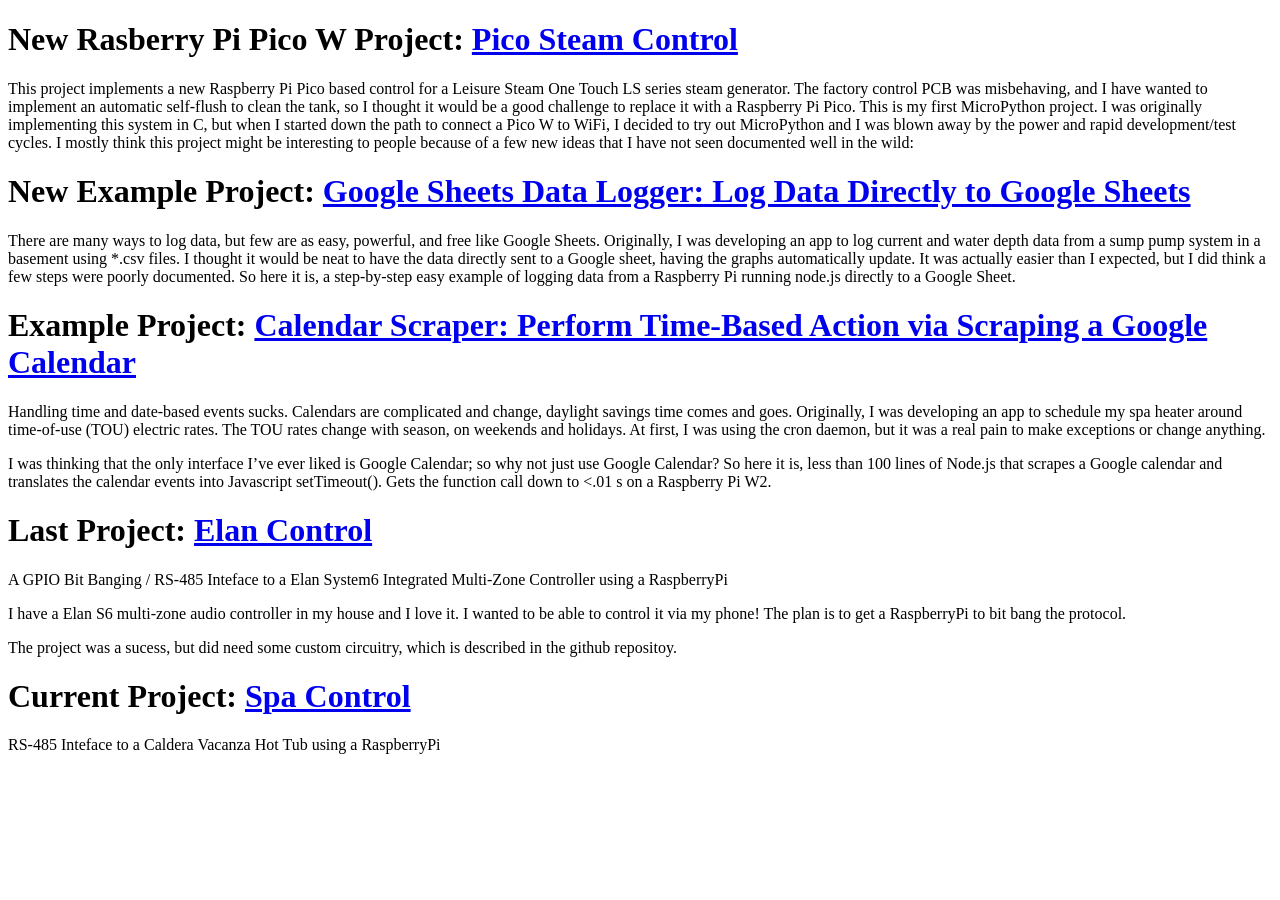
==== index.html @ c8e6f8c9 "Update index.html" ====
<!DOCTYPE html>
<html>
  <head>
    <title>Start of Reverse Engineering Elan System6 Protocol Documentation</title>
  </head>
<body>

 <h1>New Rasberry Pi Pico W Project: <a href="https://github.com/jeremyrode/PicoSteamControl"> Pico Steam Control </a></h1>
   This project implements a new Raspberry Pi Pico based control for a Leisure Steam One Touch LS series steam generator.
The factory control PCB was misbehaving, and I have wanted to implement an automatic self-flush to clean the tank, 
   so I thought it would be a good challenge to replace it with a Raspberry Pi Pico.
This is my first MicroPython project. I was originally implementing this system in C, but when I started down the path to 
   connect a Pico W to WiFi, I decided to try out MicroPython and I was blown away by the power and rapid development/test cycles.
I mostly think this project might be interesting to people because of a few new ideas that I have not seen documented well in the wild:</p>

  
 <h1>New Example Project: <a href="https://github.com/jeremyrode/GoogleSheetsDataLogger"> Google Sheets Data Logger: Log Data Directly to Google Sheets </a></h1>
  <p>There are many ways to log data, but few are as easy, powerful, and free like Google Sheets. Originally, I was developing an app to log current and water depth data from a sump pump system in a basement using *.csv files.
    I thought it would be neat to have the data directly sent to a Google sheet, having the graphs automatically update. It was actually easier than I expected, but I did think a few steps were poorly documented.
  So here it is, a step-by-step easy example of logging data from a Raspberry Pi running node.js directly to a Google Sheet.</p>


  
 <h1> Example Project: <a href="https://github.com/jeremyrode/CalendarScraper"> Calendar Scraper: Perform Time-Based Action via Scraping a Google Calendar </a></h1>
  <p> Handling time and date-based events sucks.  Calendars are complicated and change, daylight savings time comes and goes.  Originally, I was developing an app to schedule my spa heater around time-of-use (TOU) electric rates.  The TOU rates change with season, on weekends and holidays.  At first, I was using the cron daemon, but it was a real pain to make exceptions or change anything.</p>
  <p> I was thinking that the only interface I’ve ever liked is Google Calendar; so why not just use Google Calendar?  So here it is, less than 100 lines of Node.js that scrapes a Google calendar and translates the calendar events into Javascript setTimeout().  Gets the function call down to <.01 s on a Raspberry Pi W2.</p>

<h1>Last Project: <a href="https://github.com/jeremyrode/elancontrol">
  Elan Control</a>
  </h1>
  <p>A GPIO Bit Banging / RS-485 Inteface to a Elan System6 Integrated Multi-Zone Controller using a RaspberryPi</p>
  <p>I have a Elan S6 multi-zone audio controller in my house and I love it.
    I wanted to be able to control it via my phone!  The plan is to get a RaspberryPi to bit bang the protocol.</p>
  <p>The project was a sucess, but did need some custom circuitry, which is described in the github repositoy.</p>
  <h1>Current Project: <a href="https://github.com/jeremyrode/spacontrol">
    Spa Control</a>
    </h1>
    <p>RS-485 Inteface to a Caldera Vacanza Hot Tub using a RaspberryPi</p>
</body>
</html>
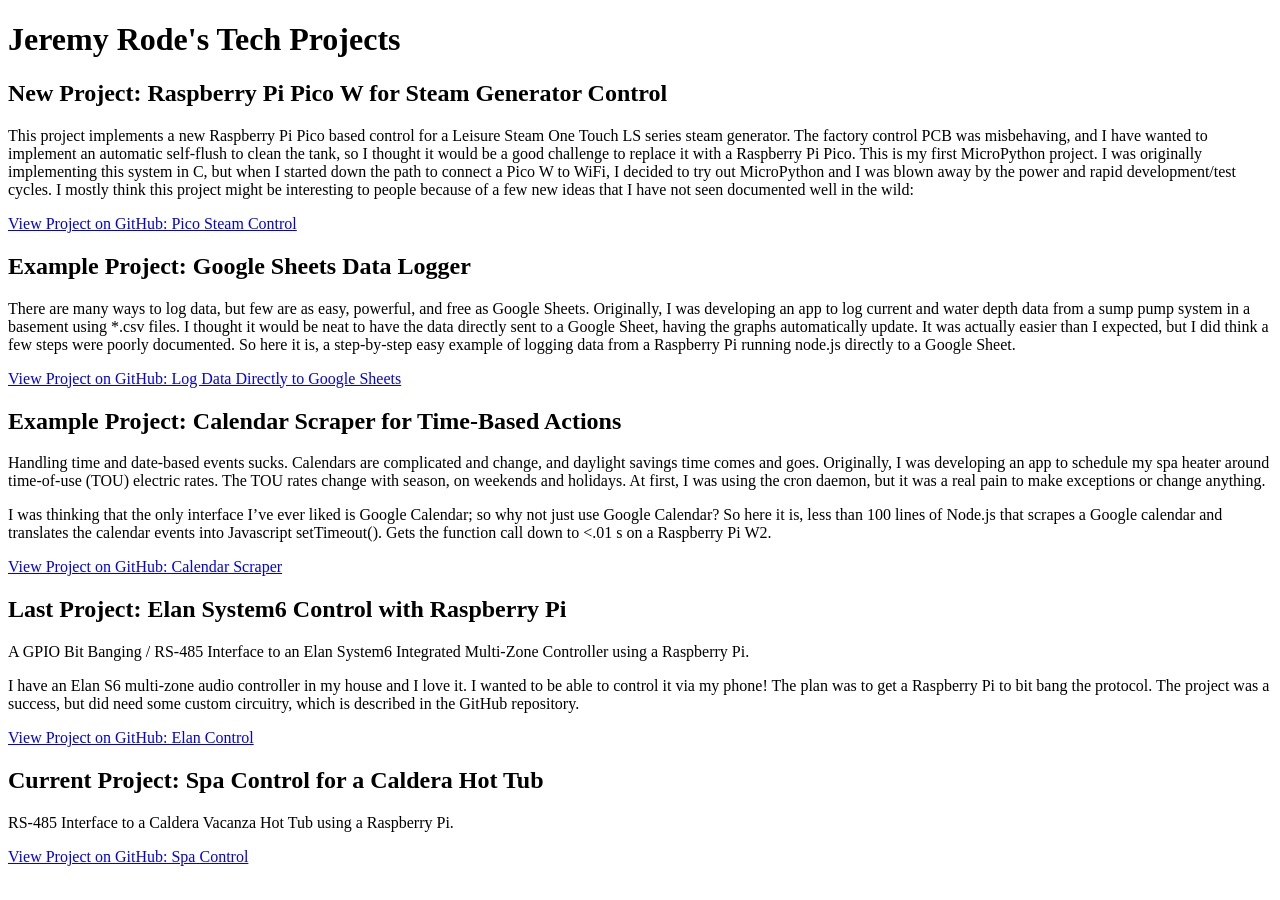
==== commit c6e0b23e: "Update index.html" ====
--- a/index.html
+++ b/index.html
@@ -1,40 +1,48 @@
 <!DOCTYPE html>
-<html>
-  <head>
-    <title>Start of Reverse Engineering Elan System6 Protocol Documentation</title>
-  </head>
+<html lang="en">
+<head>
+    <meta charset="UTF-8">
+    <meta name="viewport" content="width=device-width, initial-scale=1.0">
+    <title>Jeremy Rode's Tech Projects: Raspberry Pi, Node.js, and Home Automation</title>
+    <meta name="description" content="Explore a collection of open-source projects by Jeremy Rode, including home automation with a Raspberry Pi Pico, a Google Sheets data logger, a Google Calendar scraper, and custom hot tub and audio system controls.">
+</head>
 <body>
 
- <h1>New Rasberry Pi Pico W Project: <a href="https://github.com/jeremyrode/PicoSteamControl"> Pico Steam Control </a></h1>
-   This project implements a new Raspberry Pi Pico based control for a Leisure Steam One Touch LS series steam generator.
-The factory control PCB was misbehaving, and I have wanted to implement an automatic self-flush to clean the tank, 
-   so I thought it would be a good challenge to replace it with a Raspberry Pi Pico.
-This is my first MicroPython project. I was originally implementing this system in C, but when I started down the path to 
-   connect a Pico W to WiFi, I decided to try out MicroPython and I was blown away by the power and rapid development/test cycles.
-I mostly think this project might be interesting to people because of a few new ideas that I have not seen documented well in the wild:</p>
+    <main>
+        <h1>Jeremy Rode's Tech Projects</h1>
 
-  
- <h1>New Example Project: <a href="https://github.com/jeremyrode/GoogleSheetsDataLogger"> Google Sheets Data Logger: Log Data Directly to Google Sheets </a></h1>
-  <p>There are many ways to log data, but few are as easy, powerful, and free like Google Sheets. Originally, I was developing an app to log current and water depth data from a sump pump system in a basement using *.csv files.
-    I thought it would be neat to have the data directly sent to a Google sheet, having the graphs automatically update. It was actually easier than I expected, but I did think a few steps were poorly documented.
-  So here it is, a step-by-step easy example of logging data from a Raspberry Pi running node.js directly to a Google Sheet.</p>
+        <section>
+            <h2>New Project: Raspberry Pi Pico W for Steam Generator Control</h2>
+            <p>This project implements a new Raspberry Pi Pico based control for a Leisure Steam One Touch LS series steam generator. The factory control PCB was misbehaving, and I have wanted to implement an automatic self-flush to clean the tank, so I thought it would be a good challenge to replace it with a Raspberry Pi Pico. This is my first MicroPython project. I was originally implementing this system in C, but when I started down the path to connect a Pico W to WiFi, I decided to try out MicroPython and I was blown away by the power and rapid development/test cycles. I mostly think this project might be interesting to people because of a few new ideas that I have not seen documented well in the wild:</p>
+            <p><a href="https://github.com/jeremyrode/PicoSteamControl">View Project on GitHub: Pico Steam Control</a></p>
+        </section>
 
+        <section>
+            <h2>Example Project: Google Sheets Data Logger</h2>
+            <p>There are many ways to log data, but few are as easy, powerful, and free as Google Sheets. Originally, I was developing an app to log current and water depth data from a sump pump system in a basement using *.csv files. I thought it would be neat to have the data directly sent to a Google Sheet, having the graphs automatically update. It was actually easier than I expected, but I did think a few steps were poorly documented. So here it is, a step-by-step easy example of logging data from a Raspberry Pi running node.js directly to a Google Sheet.</p>
+            <p><a href="https://github.com/jeremyrode/GoogleSheetsDataLogger">View Project on GitHub: Log Data Directly to Google Sheets</a></p>
+        </section>
 
-  
- <h1> Example Project: <a href="https://github.com/jeremyrode/CalendarScraper"> Calendar Scraper: Perform Time-Based Action via Scraping a Google Calendar </a></h1>
-  <p> Handling time and date-based events sucks.  Calendars are complicated and change, daylight savings time comes and goes.  Originally, I was developing an app to schedule my spa heater around time-of-use (TOU) electric rates.  The TOU rates change with season, on weekends and holidays.  At first, I was using the cron daemon, but it was a real pain to make exceptions or change anything.</p>
-  <p> I was thinking that the only interface I’ve ever liked is Google Calendar; so why not just use Google Calendar?  So here it is, less than 100 lines of Node.js that scrapes a Google calendar and translates the calendar events into Javascript setTimeout().  Gets the function call down to <.01 s on a Raspberry Pi W2.</p>
+        <section>
+            <h2>Example Project: Calendar Scraper for Time-Based Actions</h2>
+            <p>Handling time and date-based events sucks. Calendars are complicated and change, and daylight savings time comes and goes. Originally, I was developing an app to schedule my spa heater around time-of-use (TOU) electric rates. The TOU rates change with season, on weekends and holidays. At first, I was using the cron daemon, but it was a real pain to make exceptions or change anything.</p>
+            <p>I was thinking that the only interface I’ve ever liked is Google Calendar; so why not just use Google Calendar? So here it is, less than 100 lines of Node.js that scrapes a Google calendar and translates the calendar events into Javascript setTimeout(). Gets the function call down to <.01 s on a Raspberry Pi W2.</p>
+            <p><a href="https://github.com/jeremyrode/CalendarScraper">View Project on GitHub: Calendar Scraper</a></p>
+        </section>
 
-<h1>Last Project: <a href="https://github.com/jeremyrode/elancontrol">
-  Elan Control</a>
-  </h1>
-  <p>A GPIO Bit Banging / RS-485 Inteface to a Elan System6 Integrated Multi-Zone Controller using a RaspberryPi</p>
-  <p>I have a Elan S6 multi-zone audio controller in my house and I love it.
-    I wanted to be able to control it via my phone!  The plan is to get a RaspberryPi to bit bang the protocol.</p>
-  <p>The project was a sucess, but did need some custom circuitry, which is described in the github repositoy.</p>
-  <h1>Current Project: <a href="https://github.com/jeremyrode/spacontrol">
-    Spa Control</a>
-    </h1>
-    <p>RS-485 Inteface to a Caldera Vacanza Hot Tub using a RaspberryPi</p>
+        <section>
+            <h2>Last Project: Elan System6 Control with Raspberry Pi</h2>
+            <p>A GPIO Bit Banging / RS-485 Interface to an Elan System6 Integrated Multi-Zone Controller using a Raspberry Pi.</p>
+            <p>I have an Elan S6 multi-zone audio controller in my house and I love it. I wanted to be able to control it via my phone! The plan was to get a Raspberry Pi to bit bang the protocol. The project was a success, but did need some custom circuitry, which is described in the GitHub repository.</p>
+            <p><a href="https://github.com/jeremyrode/elancontrol">View Project on GitHub: Elan Control</a></p>
+        </section>
+
+        <section>
+            <h2>Current Project: Spa Control for a Caldera Hot Tub</h2>
+            <p>RS-485 Interface to a Caldera Vacanza Hot Tub using a Raspberry Pi.</p>
+            <p><a href="https://github.com/jeremyrode/spacontrol">View Project on GitHub: Spa Control</a></p>
+        </section>
+    </main>
+
 </body>
 </html>
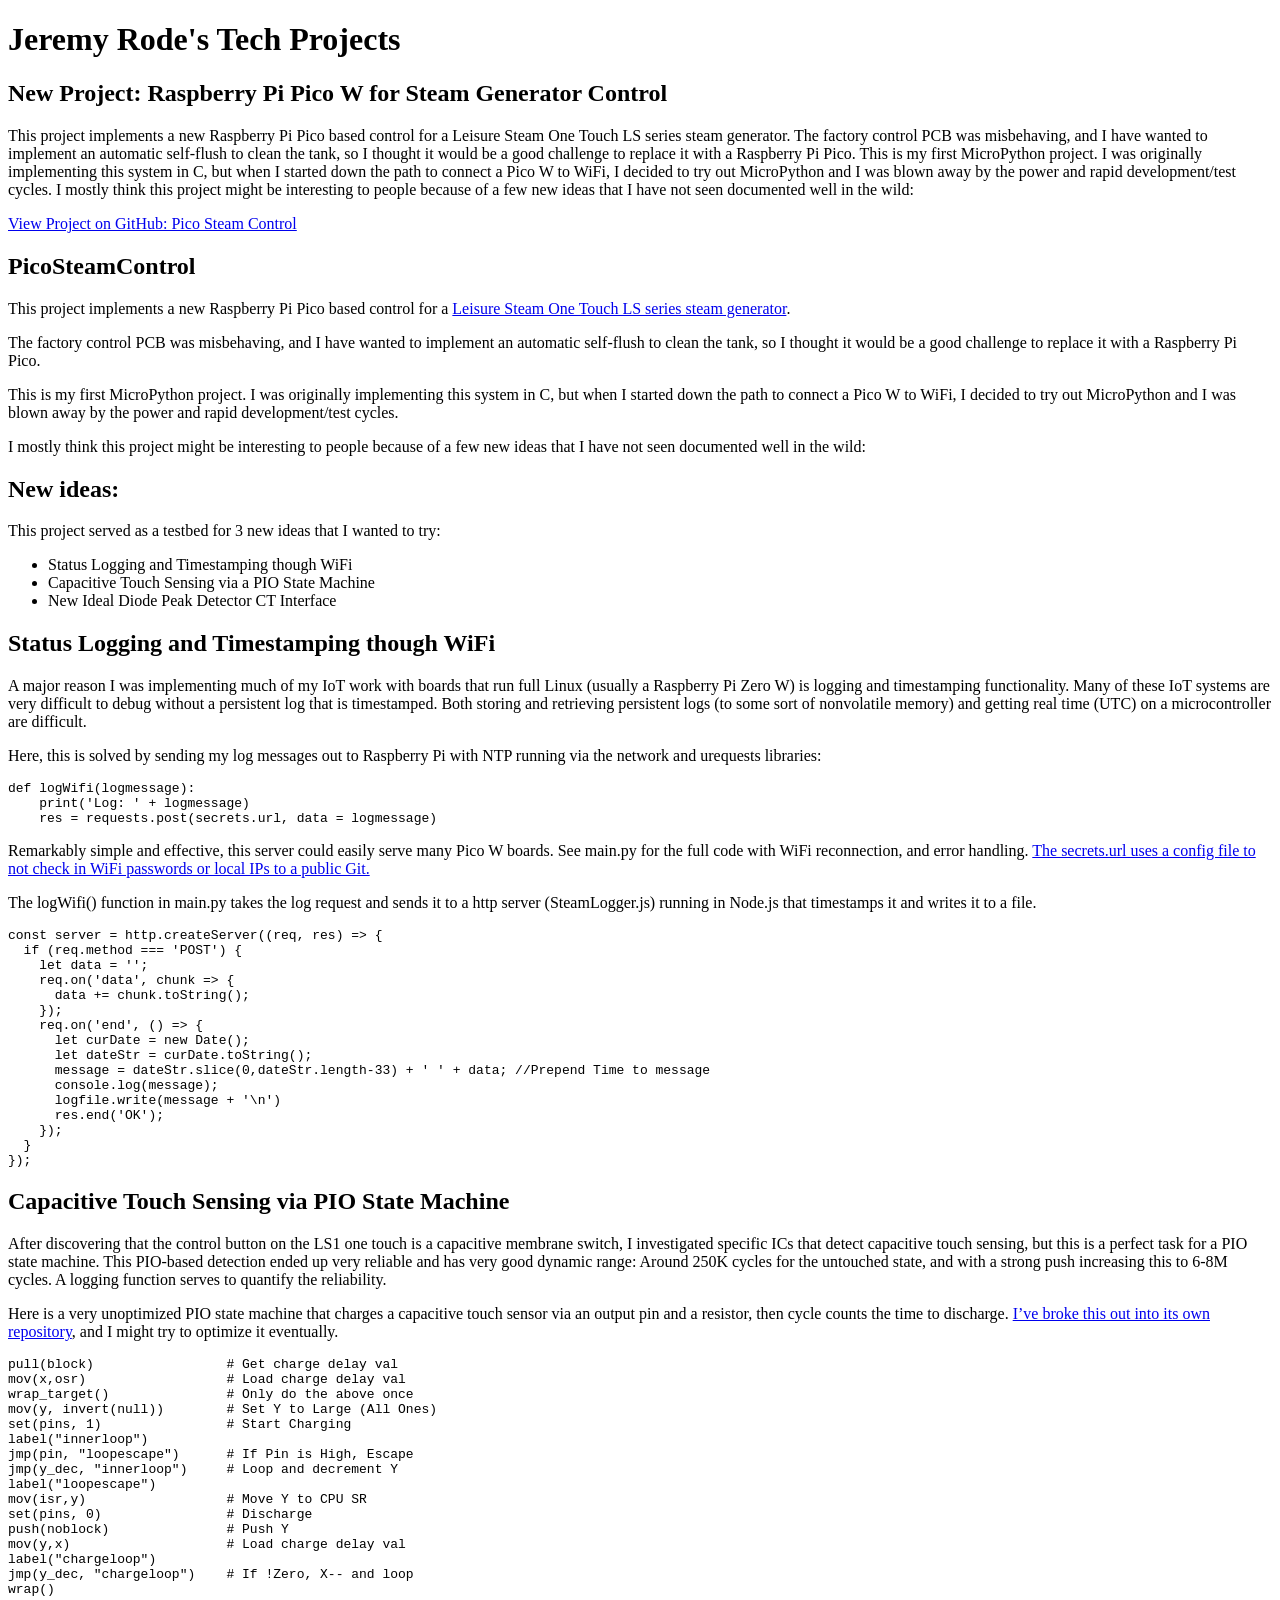
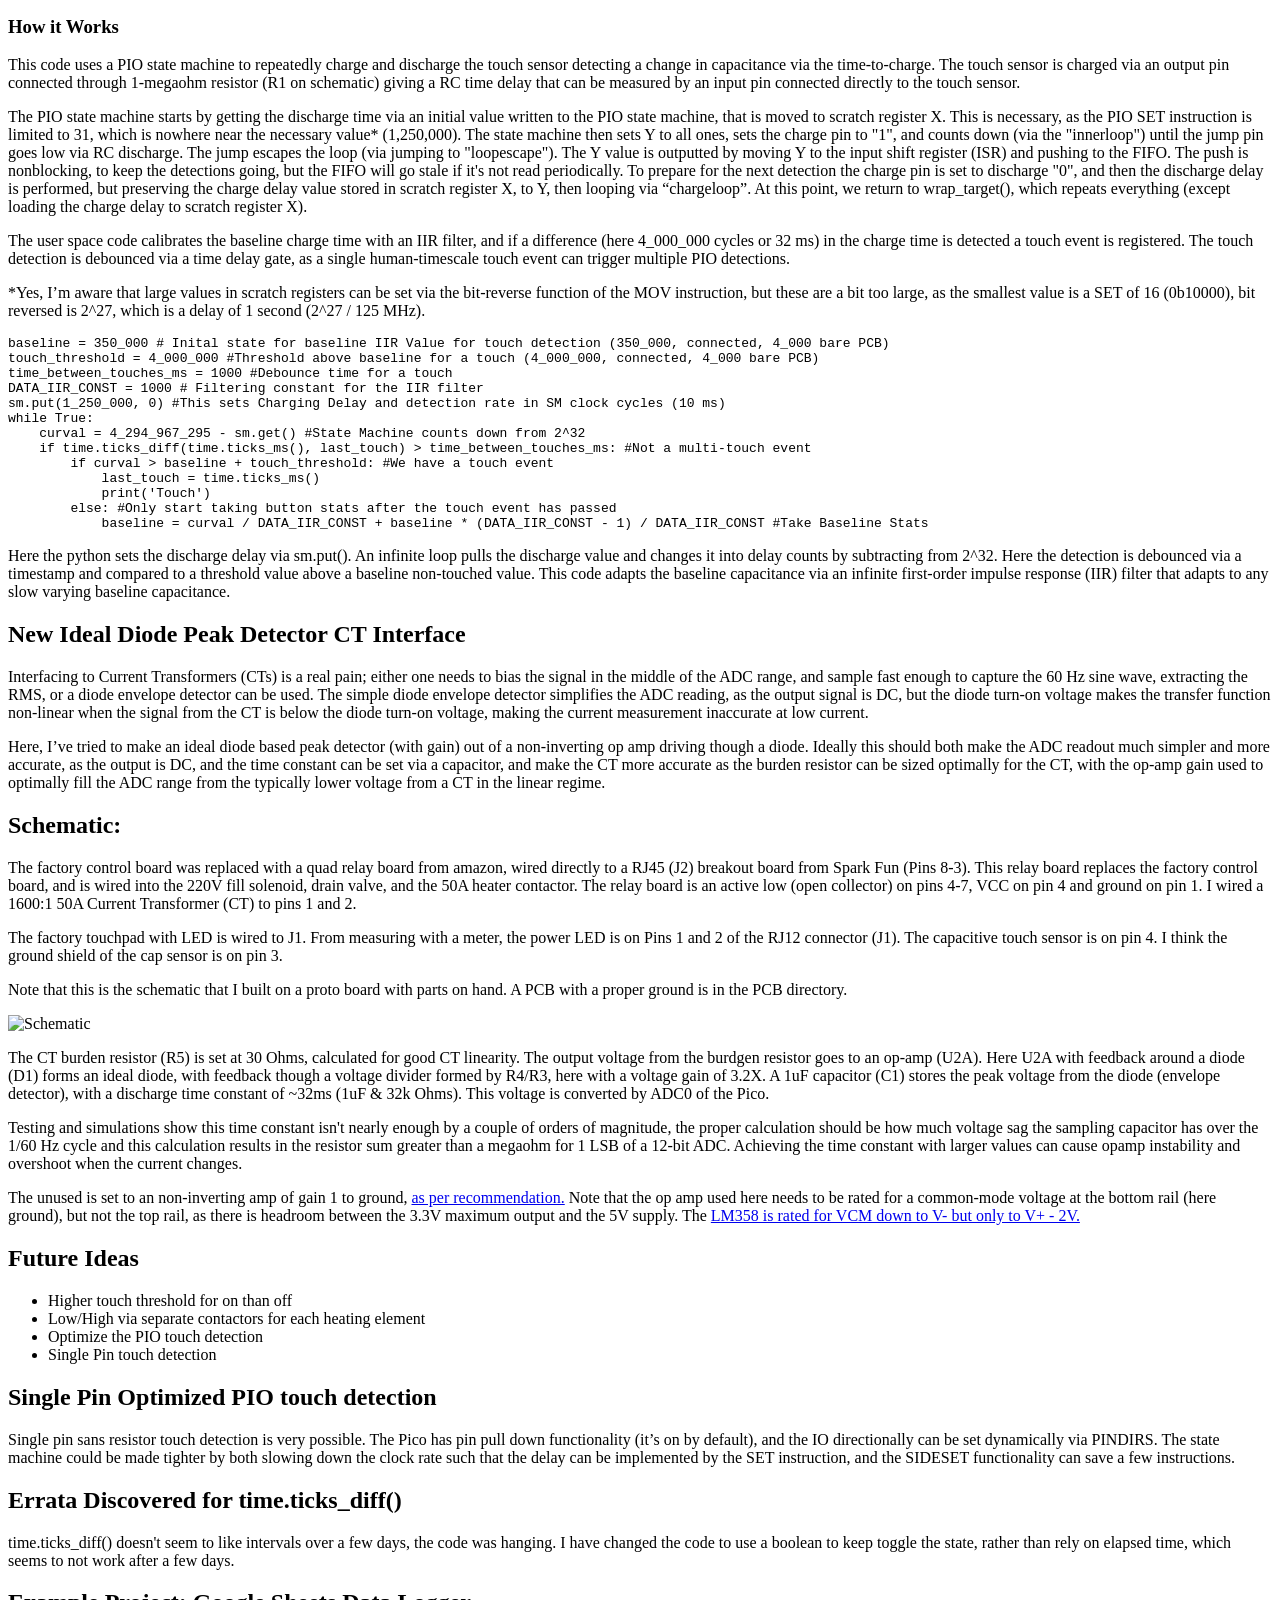
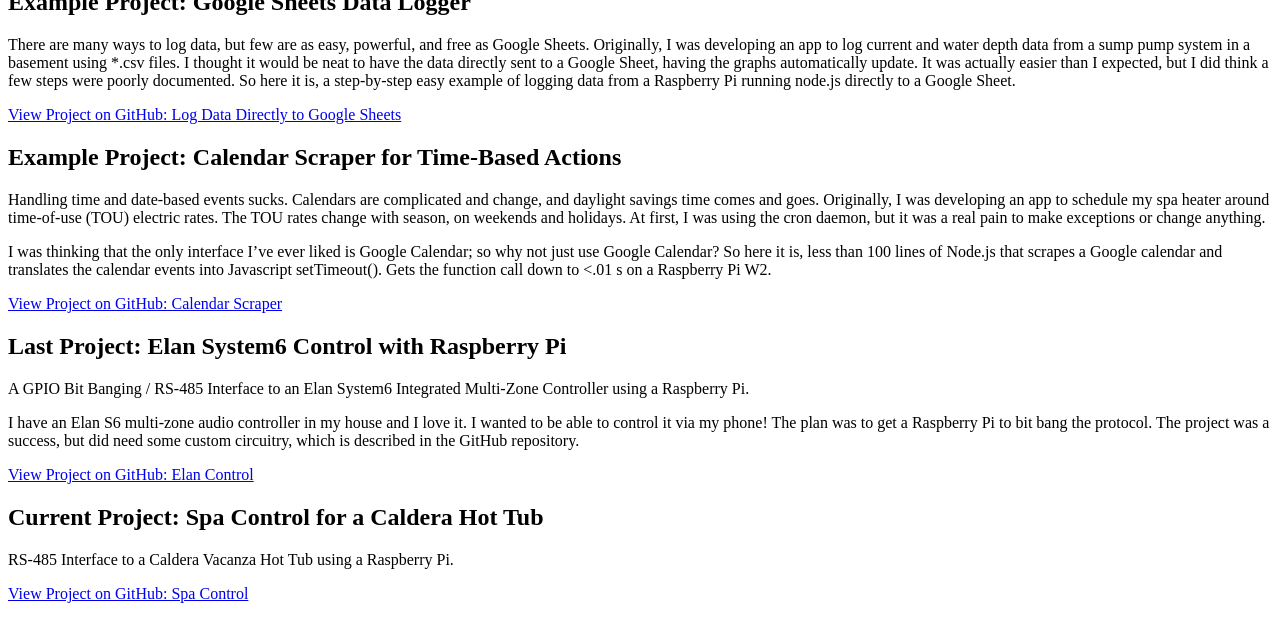
==== commit ecf59c3a: "Update index.html" ====
--- a/index.html
+++ b/index.html
@@ -15,6 +15,106 @@
             <h2>New Project: Raspberry Pi Pico W for Steam Generator Control</h2>
             <p>This project implements a new Raspberry Pi Pico based control for a Leisure Steam One Touch LS series steam generator. The factory control PCB was misbehaving, and I have wanted to implement an automatic self-flush to clean the tank, so I thought it would be a good challenge to replace it with a Raspberry Pi Pico. This is my first MicroPython project. I was originally implementing this system in C, but when I started down the path to connect a Pico W to WiFi, I decided to try out MicroPython and I was blown away by the power and rapid development/test cycles. I mostly think this project might be interesting to people because of a few new ideas that I have not seen documented well in the wild:</p>
             <p><a href="https://github.com/jeremyrode/PicoSteamControl">View Project on GitHub: Pico Steam Control</a></p>
+            <h1>PicoSteamControl</h1>
+<p>This project implements a new Raspberry Pi Pico based control for a <a href="https://leisure-steam.com/product-category/steam-generators/1-touch-steam-unit/">Leisure Steam One Touch LS series steam generator</a>.</p>
+<p>The factory control PCB was misbehaving, and I have wanted to implement an automatic self-flush to clean the tank, so I thought it would be a good challenge to replace it with a Raspberry Pi Pico.</p>
+<p>This is my first MicroPython project. I was originally implementing this system in C, but when I started down the path to connect a Pico W to WiFi, I decided to try out MicroPython and I was blown away by the power and rapid development/test cycles.</p>
+<p>I mostly think this project might be interesting to people because of a few new ideas that I have not seen documented well in the wild:</p>
+<h1>New ideas:</h1>
+<p>This project served as a testbed for 3 new ideas that I wanted to try:</p>
+<ul>
+<li>Status Logging and Timestamping though WiFi</li>
+<li>Capacitive Touch Sensing via a PIO State Machine</li>
+<li>New Ideal Diode Peak Detector CT Interface</li>
+</ul>
+<h2>Status Logging and Timestamping though WiFi</h2>
+<p>A major reason I was implementing much of my IoT work with boards that run full Linux (usually a Raspberry Pi Zero W) is logging and timestamping functionality. Many of these IoT systems are very difficult to debug without a persistent log that is timestamped. Both storing and retrieving persistent logs (to some sort of nonvolatile memory) and getting real time (UTC) on a microcontroller are difficult.</p>
+<p>Here, this is solved by sending my log messages out to Raspberry Pi with NTP running via the network and urequests libraries:</p>
+<pre><code class="language-python">def logWifi(logmessage):
+    print('Log: ' + logmessage)
+    res = requests.post(secrets.url, data = logmessage)
+</code></pre>
+<p>Remarkably simple and effective, this server could easily serve many Pico W boards. See main.py for the full code with WiFi reconnection, and error handling. <a href="https://www.coderdojotc.org/micropython/wireless/02-connecting-to-wifi/">The secrets.url uses a config file to not check in WiFi passwords or local IPs to a public Git.</a></p>
+<p>The logWifi() function in main.py takes the log request and sends it to a http server (SteamLogger.js) running in Node.js that timestamps it and writes it to a file.</p>
+<pre><code class="language-node">const server = http.createServer((req, res) => {
+  if (req.method === 'POST') {
+    let data = '';
+    req.on('data', chunk => {
+      data += chunk.toString();
+    });
+    req.on('end', () => {
+      let curDate = new Date();
+      let dateStr = curDate.toString();
+      message = dateStr.slice(0,dateStr.length-33) + ' ' + data; //Prepend Time to message
+      console.log(message);
+      logfile.write(message + '\n')
+      res.end('OK');
+    });
+  }
+});
+</code></pre>
+<h2>Capacitive Touch Sensing via PIO State Machine</h2>
+<p>After discovering that the control button on the LS1 one touch is a capacitive membrane switch, I investigated specific ICs that detect capacitive touch sensing, but this is a perfect task for a PIO state machine. This PIO-based detection ended up very reliable and has very good dynamic range: Around 250K cycles for the untouched state, and with a strong push increasing this to 6-8M cycles. A logging function serves to quantify the reliability.</p>
+<p>Here is a very unoptimized PIO state machine that charges a capacitive touch sensor via an output pin and a resistor, then cycle counts the time to discharge. <a href="https://github.com/jeremyrode/RaspPiPicoTouchSensor">I’ve broke this out into its own repository</a>, and I might try to optimize it eventually.</p>
+<pre><code>pull(block)                 # Get charge delay val    
+mov(x,osr)                  # Load charge delay val   
+wrap_target()               # Only do the above once  
+mov(y, invert(null))        # Set Y to Large (All Ones)
+set(pins, 1)                # Start Charging          
+label("innerloop")                                    
+jmp(pin, "loopescape")      # If Pin is High, Escape  
+jmp(y_dec, "innerloop")     # Loop and decrement Y    
+label("loopescape")                                   
+mov(isr,y)                  # Move Y to CPU SR        
+set(pins, 0)                # Discharge             
+push(noblock)               # Push Y                  
+mov(y,x)                    # Load charge delay val   
+label("chargeloop")                                   
+jmp(y_dec, "chargeloop")    # If !Zero, X-- and loop
+wrap()                                              
+</code></pre>
+<h3>How it Works</h3>
+<p>This code uses a PIO state machine to repeatedly charge and discharge the touch sensor detecting a change in capacitance via the time-to-charge. The touch sensor is charged via an output pin connected through 1-megaohm resistor (R1 on schematic) giving a RC time delay that can be measured by an input pin connected directly to the touch sensor.</p>
+<p>The PIO state machine starts by getting the discharge time via an initial value written to the PIO state machine, that is moved to scratch register X. This is necessary, as the PIO SET instruction is limited to 31, which is nowhere near the necessary value* (1,250,000). The state machine then sets Y to all ones, sets the charge pin to "1", and counts down (via the "innerloop") until the jump pin goes low via RC discharge. The jump escapes the loop (via jumping to "loopescape"). The Y value is outputted by moving Y to the input shift register (ISR) and pushing to the FIFO. The push is nonblocking, to keep the detections going, but the FIFO will go stale if it's not read periodically. To prepare for the next detection the charge pin is set to discharge "0", and then the discharge delay is performed, but preserving the charge delay value stored in scratch register X, to Y, then looping via “chargeloop”. At this point, we return to wrap_target(), which repeats everything (except loading the charge delay to scratch register X).</p>
+<p>The user space code calibrates the baseline charge time with an IIR filter, and if a difference (here 4_000_000 cycles or 32 ms) in the charge time is detected a touch event is registered. The touch detection is debounced via a time delay gate, as a single human-timescale touch event can trigger multiple PIO detections.</p>
+<p>*Yes, I’m aware that large values in scratch registers can be set via the bit-reverse function of the MOV instruction, but these are a bit too large, as the smallest value is a SET of 16 (0b10000), bit reversed is 2^27, which is a delay of 1 second (2^27 / 125 MHz).</p>
+<pre><code class="language-python">baseline = 350_000 # Inital state for baseline IIR Value for touch detection (350_000, connected, 4_000 bare PCB)
+touch_threshold = 4_000_000 #Threshold above baseline for a touch (4_000_000, connected, 4_000 bare PCB)
+time_between_touches_ms = 1000 #Debounce time for a touch
+DATA_IIR_CONST = 1000 # Filtering constant for the IIR filter
+sm.put(1_250_000, 0) #This sets Charging Delay and detection rate in SM clock cycles (10 ms)
+while True:
+    curval = 4_294_967_295 - sm.get() #State Machine counts down from 2^32
+    if time.ticks_diff(time.ticks_ms(), last_touch) &gt; time_between_touches_ms: #Not a multi-touch event
+        if curval &gt; baseline + touch_threshold: #We have a touch event
+            last_touch = time.ticks_ms()
+            print('Touch')
+        else: #Only start taking button stats after the touch event has passed
+            baseline = curval / DATA_IIR_CONST + baseline * (DATA_IIR_CONST - 1) / DATA_IIR_CONST #Take Baseline Stats
+</code></pre>
+<p>Here the python sets the discharge delay via sm.put(). An infinite loop pulls the discharge value and changes it into delay counts by subtracting from 2^32. Here the detection is debounced via a timestamp and compared to a threshold value above a baseline non-touched value. This code adapts the baseline capacitance via an infinite first-order impulse response (IIR) filter that adapts to any slow varying baseline capacitance.</p>
+<h2>New Ideal Diode Peak Detector CT Interface</h2>
+<p>Interfacing to Current Transformers (CTs) is a real pain; either one needs to bias the signal in the middle of the ADC range, and sample fast enough to capture the 60 Hz sine wave, extracting the RMS, or a diode envelope detector can be used. The simple diode envelope detector simplifies the ADC reading, as the output signal is DC, but the diode turn-on voltage makes the transfer function non-linear when the signal from the CT is below the diode turn-on voltage, making the current measurement inaccurate at low current.</p>
+<p>Here, I’ve tried to make an ideal diode based peak detector (with gain) out of a non-inverting op amp driving though a diode. Ideally this should both make the ADC readout much simpler and more accurate, as the output is DC, and the time constant can be set via a capacitor, and make the CT more accurate as the burden resistor can be sized optimally for the CT, with the op-amp gain used to optimally fill the ADC range from the typically lower voltage from a CT in the linear regime.</p>
+<h1>Schematic:</h1>
+<p>The factory control board was replaced with a quad relay board from amazon, wired directly to a RJ45 (J2) breakout board from Spark Fun (Pins 8-3). This relay board replaces the factory control board, and is wired into the 220V fill solenoid, drain valve, and the 50A heater contactor. The relay board is an active low (open collector) on pins 4-7, VCC on pin 4 and ground on pin 1. I wired a 1600:1 50A Current Transformer (CT) to pins 1 and 2.</p>
+<p>The factory touchpad with LED is wired to J1. From measuring with a meter, the power LED is on Pins 1 and 2 of the RJ12 connector (J1). The capacitive touch sensor is on pin 4. I think the ground shield of the cap sensor is on pin 3.</p>
+<p>Note that this is the schematic that I built on a proto board with parts on hand. A PCB with a proper ground is in the PCB directory.</p>
+<p><img src="./PCB/protoschematic.png" alt="Schematic" /></p>
+<p>The CT burden resistor (R5) is set at 30 Ohms, calculated for good CT linearity. The output voltage from the burdgen resistor goes to an op-amp (U2A). Here U2A with feedback around a diode (D1) forms an ideal diode, with feedback though a voltage divider formed by R4/R3, here with a voltage gain of 3.2X. A 1uF capacitor (C1) stores the peak voltage from the diode (envelope detector), with a discharge time constant of ~32ms (1uF &amp; 32k Ohms). This voltage is converted by ADC0 of the Pico.</p>
+<p>Testing and simulations show this time constant isn't nearly enough by a couple of orders of magnitude, the proper calculation should be how much voltage sag the sampling capacitor has over the 1/60 Hz cycle and this calculation results in the resistor sum greater than a megaohm for 1 LSB of a 12-bit ADC. Achieving the time constant with larger values can cause opamp instability and overshoot when the current changes.</p>
+<p>The unused is set to an non-inverting amp of gain 1 to ground, <a href="https://www.ti.com/lit/ab/sboa204a/sboa204a.pdf">as per recommendation.</a> Note that the op amp used here needs to be rated for a common-mode voltage at the bottom rail (here ground), but not the top rail, as there is headroom between the 3.3V maximum output and the 5V supply. The <a href="https://www.ti.com/product/LM358#tech-docs">LM358 is rated for VCM down to V- but only to V+ - 2V.</a></p>
+<h1>Future Ideas</h1>
+<ul>
+<li>Higher touch threshold for on than off</li>
+<li>Low/High via separate contactors for each heating element</li>
+<li>Optimize the PIO touch detection</li>
+<li>Single Pin touch detection</li>
+</ul>
+<h2>Single Pin Optimized PIO touch detection</h2>
+<p>Single pin sans resistor touch detection is very possible. The Pico has pin pull down functionality (it’s on by default), and the IO directionally can be set dynamically via PINDIRS. The state machine could be made tighter by both slowing down the clock rate such that the delay can be implemented by the SET instruction, and the SIDESET functionality can save a few instructions.</p>
+<h1>Errata Discovered for time.ticks_diff()</h1>
+<p>time.ticks_diff() doesn't seem to like intervals over a few days, the code was hanging. I have changed the code to use a boolean to keep toggle the state, rather than rely on elapsed time, which seems to not work after a few days.</p>
         </section>
 
         <section>
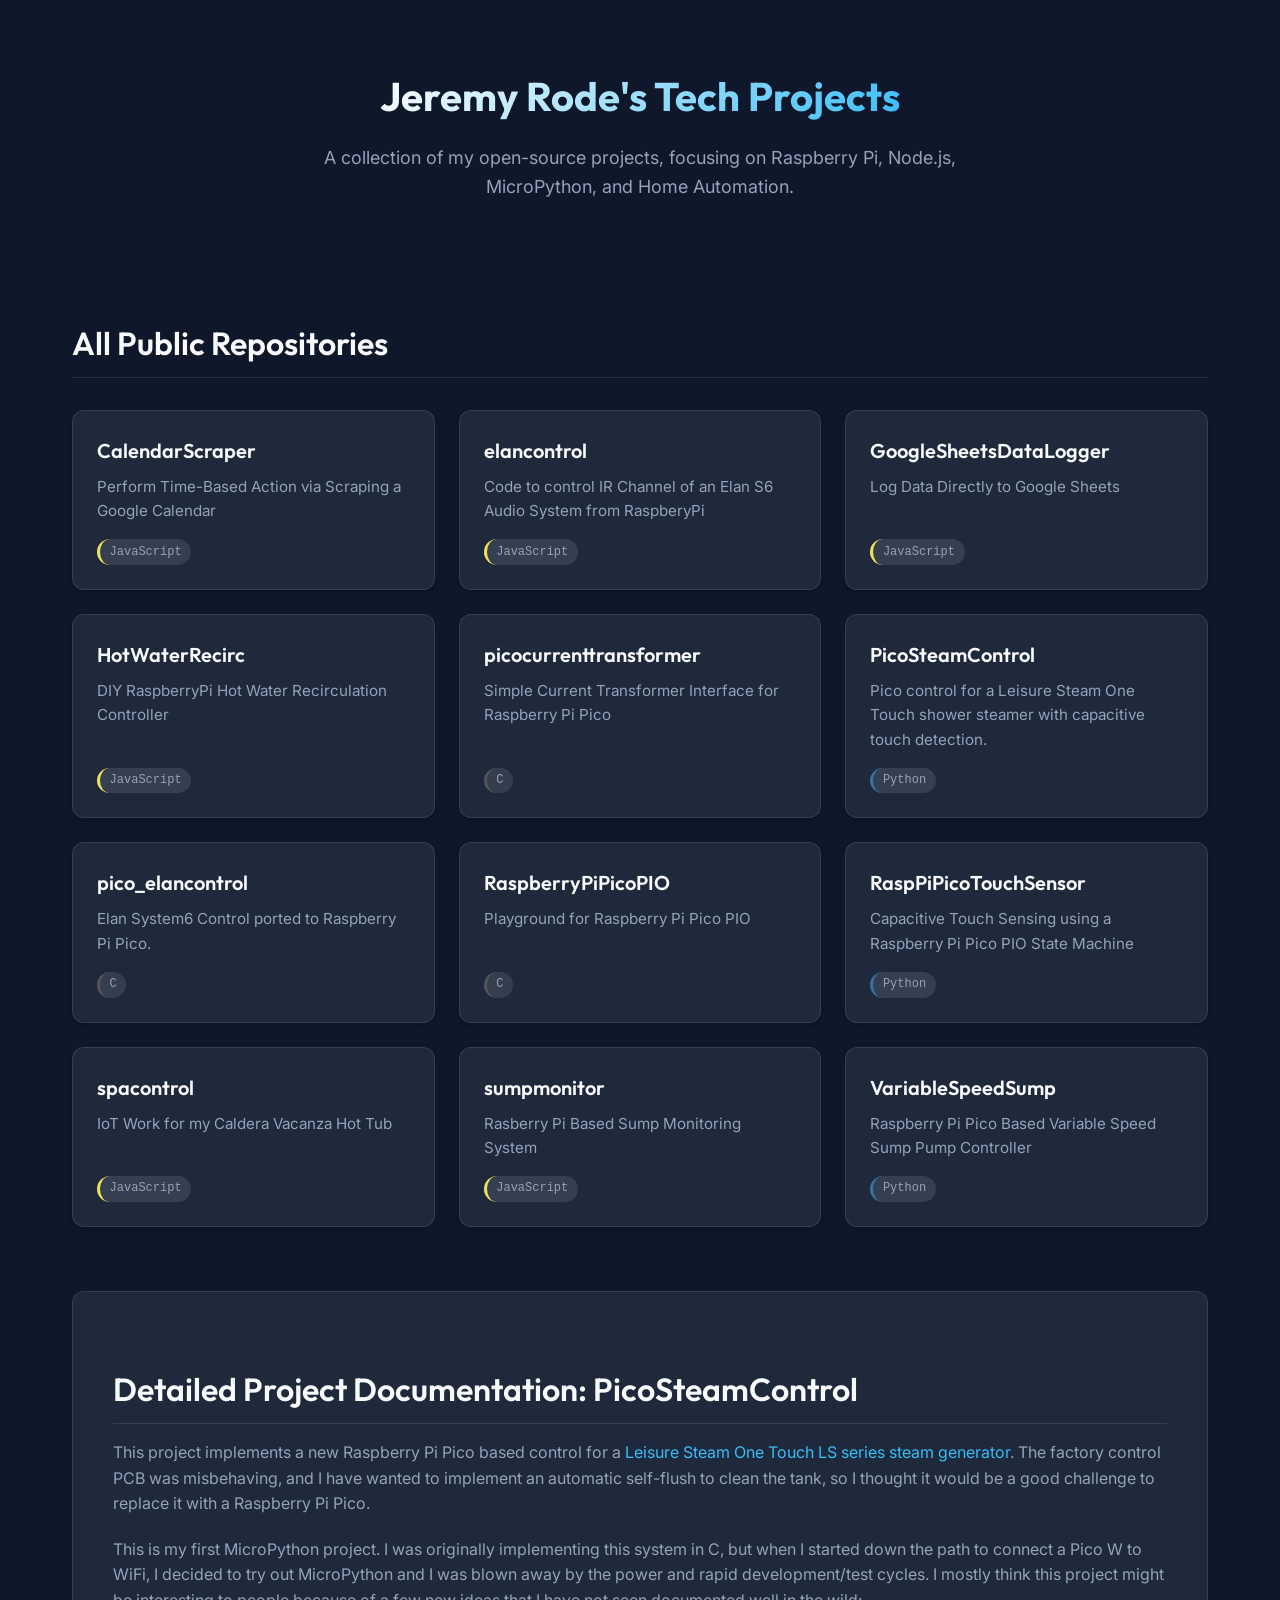
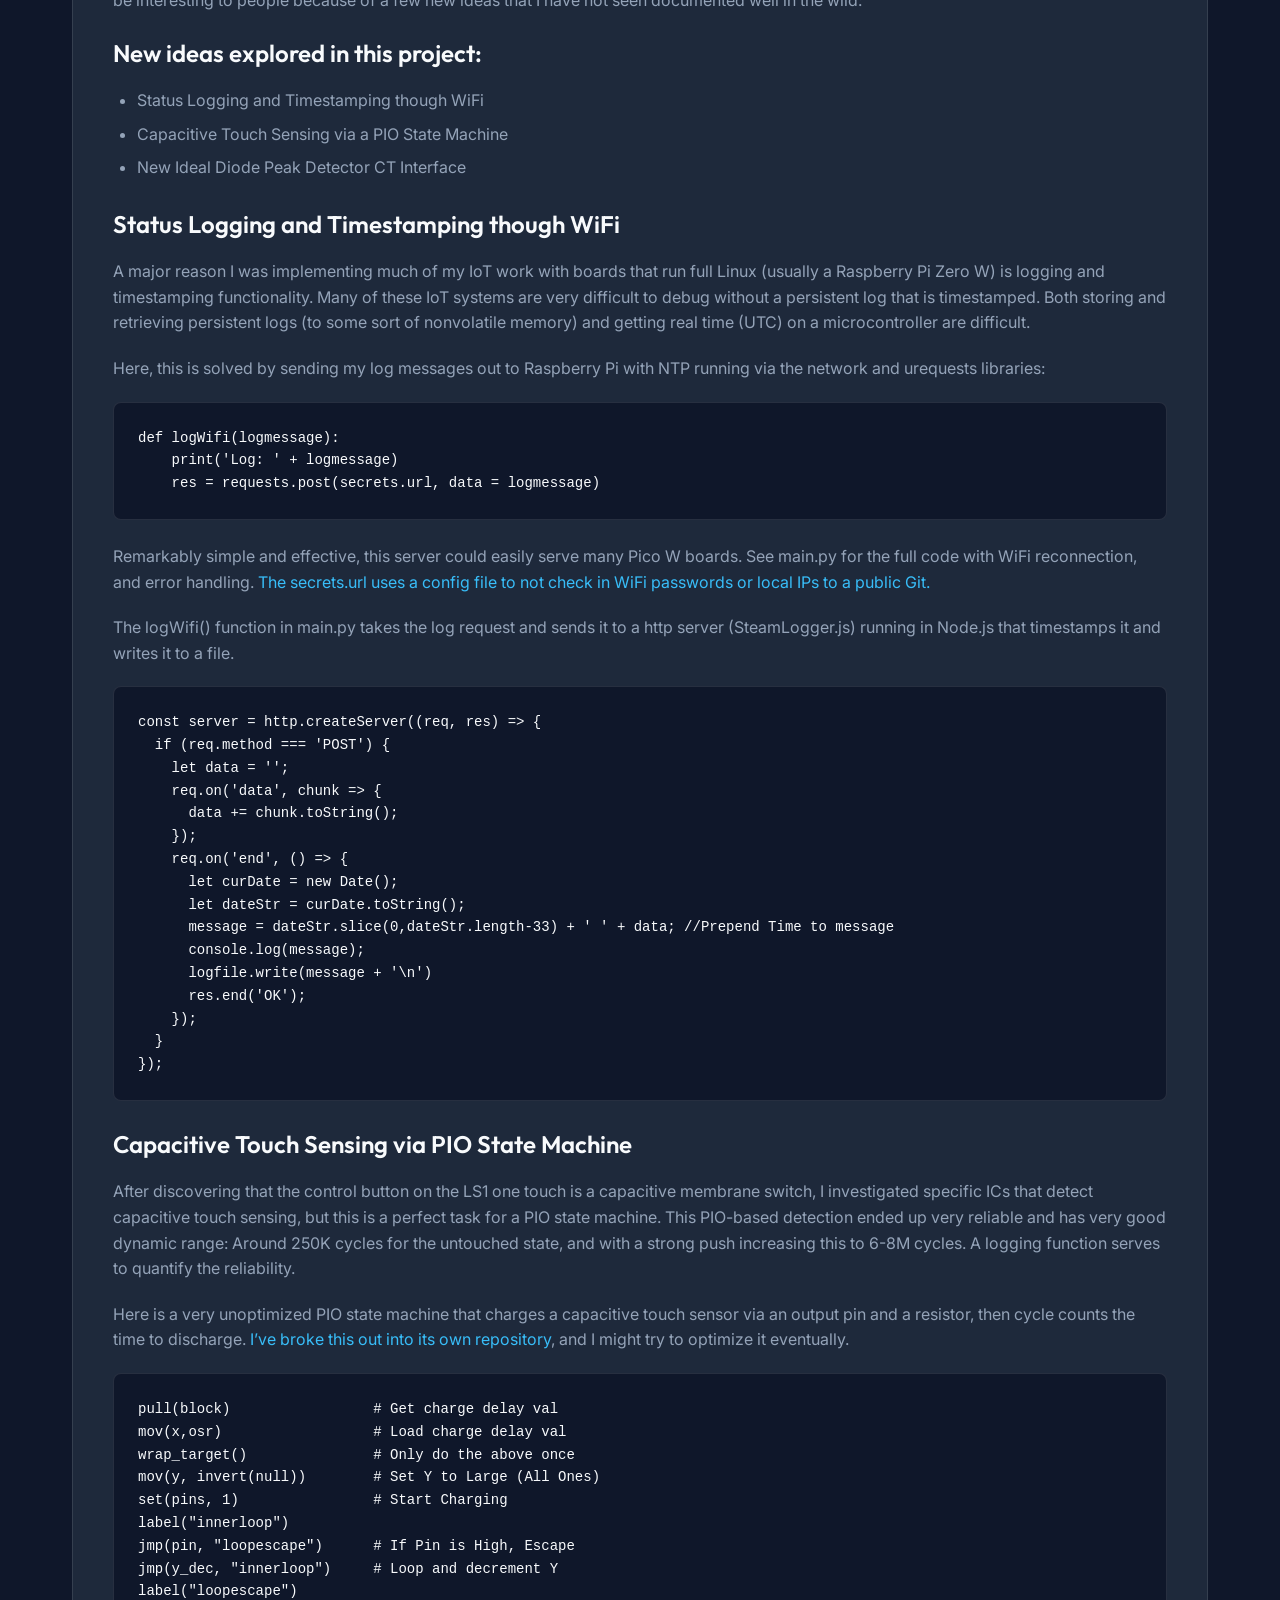
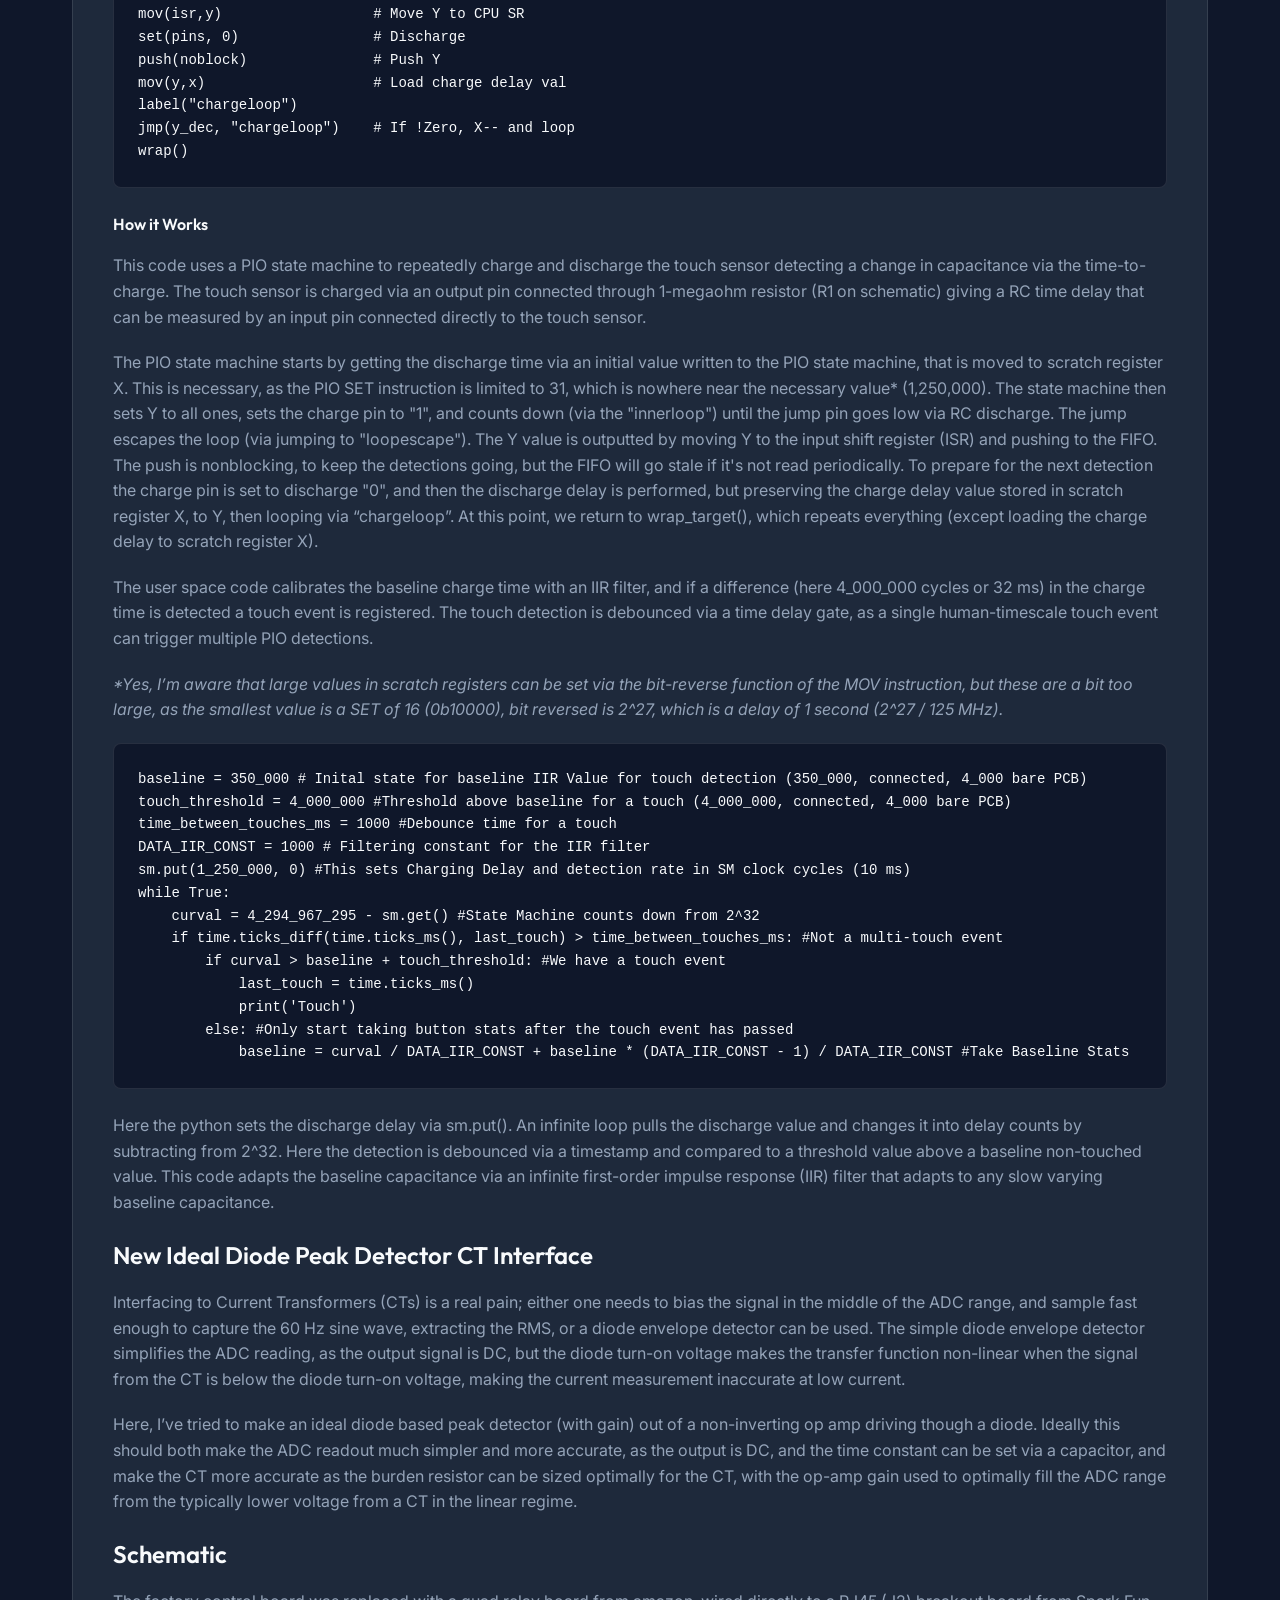
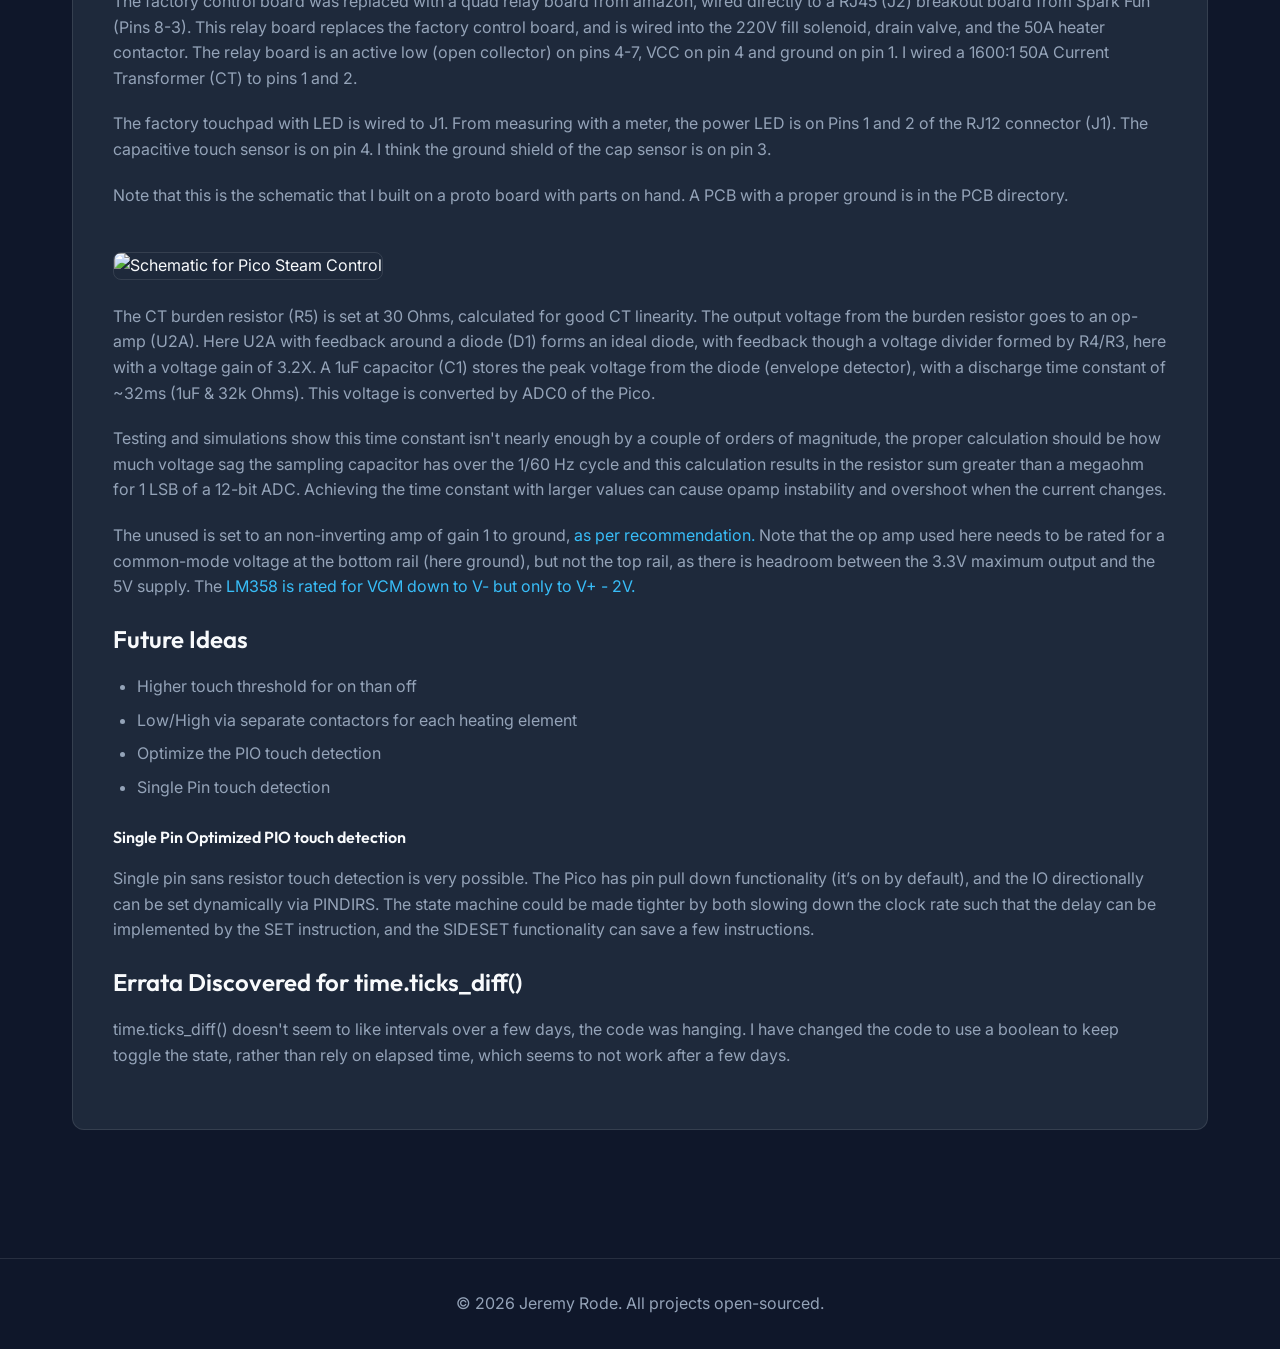
==== commit 149fa266: "Gemini Redesign" ====
--- a/index.html
+++ b/index.html
@@ -5,38 +5,144 @@
     <meta name="viewport" content="width=device-width, initial-scale=1.0">
     <title>Jeremy Rode's Tech Projects: Raspberry Pi, Node.js, and Home Automation</title>
     <meta name="description" content="Explore a collection of open-source projects by Jeremy Rode, including home automation with a Raspberry Pi Pico, a Google Sheets data logger, a Google Calendar scraper, and custom hot tub and audio system controls.">
+    <!-- Modern Styling -->
+    <link rel="stylesheet" href="styles.css">
 </head>
 <body>
 
+    <header>
+        <h1>Jeremy Rode's Tech Projects</h1>
+        <p>A collection of my open-source projects, focusing on Raspberry Pi, Node.js, MicroPython, and Home Automation.</p>
+    </header>
+
     <main>
-        <h1>Jeremy Rode's Tech Projects</h1>
-
+        <!-- All Projects Grid Section -->
         <section>
-            <h2>New Project: Raspberry Pi Pico W for Steam Generator Control</h2>
-            <p>This project implements a new Raspberry Pi Pico based control for a Leisure Steam One Touch LS series steam generator. The factory control PCB was misbehaving, and I have wanted to implement an automatic self-flush to clean the tank, so I thought it would be a good challenge to replace it with a Raspberry Pi Pico. This is my first MicroPython project. I was originally implementing this system in C, but when I started down the path to connect a Pico W to WiFi, I decided to try out MicroPython and I was blown away by the power and rapid development/test cycles. I mostly think this project might be interesting to people because of a few new ideas that I have not seen documented well in the wild:</p>
-            <p><a href="https://github.com/jeremyrode/PicoSteamControl">View Project on GitHub: Pico Steam Control</a></p>
-            <h1>PicoSteamControl</h1>
-<p>This project implements a new Raspberry Pi Pico based control for a <a href="https://leisure-steam.com/product-category/steam-generators/1-touch-steam-unit/">Leisure Steam One Touch LS series steam generator</a>.</p>
-<p>The factory control PCB was misbehaving, and I have wanted to implement an automatic self-flush to clean the tank, so I thought it would be a good challenge to replace it with a Raspberry Pi Pico.</p>
-<p>This is my first MicroPython project. I was originally implementing this system in C, but when I started down the path to connect a Pico W to WiFi, I decided to try out MicroPython and I was blown away by the power and rapid development/test cycles.</p>
-<p>I mostly think this project might be interesting to people because of a few new ideas that I have not seen documented well in the wild:</p>
-<h1>New ideas:</h1>
-<p>This project served as a testbed for 3 new ideas that I wanted to try:</p>
-<ul>
-<li>Status Logging and Timestamping though WiFi</li>
-<li>Capacitive Touch Sensing via a PIO State Machine</li>
-<li>New Ideal Diode Peak Detector CT Interface</li>
-</ul>
-<h2>Status Logging and Timestamping though WiFi</h2>
-<p>A major reason I was implementing much of my IoT work with boards that run full Linux (usually a Raspberry Pi Zero W) is logging and timestamping functionality. Many of these IoT systems are very difficult to debug without a persistent log that is timestamped. Both storing and retrieving persistent logs (to some sort of nonvolatile memory) and getting real time (UTC) on a microcontroller are difficult.</p>
-<p>Here, this is solved by sending my log messages out to Raspberry Pi with NTP running via the network and urequests libraries:</p>
-<pre><code class="language-python">def logWifi(logmessage):
+            <h2>All Public Repositories</h2>
+            <div class="repo-grid">
+                
+                <article class="repo-card">
+                    <h3><a href="https://github.com/jeremyrode/CalendarScraper" target="_blank" rel="noopener noreferrer">CalendarScraper</a></h3>
+                    <p>Perform Time-Based Action via Scraping a Google Calendar</p>
+                    <div class="repo-meta">
+                        <span class="lang-badge lang-javascript">JavaScript</span>
+                    </div>
+                </article>
+
+                <article class="repo-card">
+                    <h3><a href="https://github.com/jeremyrode/elancontrol" target="_blank" rel="noopener noreferrer">elancontrol</a></h3>
+                    <p>Code to control IR Channel of an Elan S6 Audio System from RaspberyPi</p>
+                    <div class="repo-meta">
+                        <span class="lang-badge lang-javascript">JavaScript</span>
+                    </div>
+                </article>
+
+                <article class="repo-card">
+                    <h3><a href="https://github.com/jeremyrode/GoogleSheetsDataLogger" target="_blank" rel="noopener noreferrer">GoogleSheetsDataLogger</a></h3>
+                    <p>Log Data Directly to Google Sheets</p>
+                    <div class="repo-meta">
+                        <span class="lang-badge lang-javascript">JavaScript</span>
+                    </div>
+                </article>
+
+                <article class="repo-card">
+                    <h3><a href="https://github.com/jeremyrode/HotWaterRecirc" target="_blank" rel="noopener noreferrer">HotWaterRecirc</a></h3>
+                    <p>DIY RaspberryPi Hot Water Recirculation Controller</p>
+                    <div class="repo-meta">
+                        <span class="lang-badge lang-javascript">JavaScript</span>
+                    </div>
+                </article>
+
+                <article class="repo-card">
+                    <h3><a href="https://github.com/jeremyrode/picocurrenttransformer" target="_blank" rel="noopener noreferrer">picocurrenttransformer</a></h3>
+                    <p>Simple Current Transformer Interface for Raspberry Pi Pico</p>
+                    <div class="repo-meta">
+                        <span class="lang-badge lang-c">C</span>
+                    </div>
+                </article>
+
+                <article class="repo-card">
+                    <h3><a href="https://github.com/jeremyrode/PicoSteamControl" target="_blank" rel="noopener noreferrer">PicoSteamControl</a></h3>
+                    <p>Pico control for a Leisure Steam One Touch shower steamer with capacitive touch detection.</p>
+                    <div class="repo-meta">
+                        <span class="lang-badge lang-python">Python</span>
+                    </div>
+                </article>
+
+                <article class="repo-card">
+                    <h3><a href="https://github.com/jeremyrode/pico_elancontrol" target="_blank" rel="noopener noreferrer">pico_elancontrol</a></h3>
+                    <p>Elan System6 Control ported to Raspberry Pi Pico.</p>
+                    <div class="repo-meta">
+                        <span class="lang-badge lang-c">C</span>
+                    </div>
+                </article>
+
+                <article class="repo-card">
+                    <h3><a href="https://github.com/jeremyrode/RaspberryPiPicoPIO" target="_blank" rel="noopener noreferrer">RaspberryPiPicoPIO</a></h3>
+                    <p>Playground for Raspberry Pi Pico PIO</p>
+                    <div class="repo-meta">
+                        <span class="lang-badge lang-c">C</span>
+                    </div>
+                </article>
+
+                <article class="repo-card">
+                    <h3><a href="https://github.com/jeremyrode/RaspPiPicoTouchSensor" target="_blank" rel="noopener noreferrer">RaspPiPicoTouchSensor</a></h3>
+                    <p>Capacitive Touch Sensing using a Raspberry Pi Pico PIO State Machine</p>
+                    <div class="repo-meta">
+                        <span class="lang-badge lang-python">Python</span>
+                    </div>
+                </article>
+
+                <article class="repo-card">
+                    <h3><a href="https://github.com/jeremyrode/spacontrol" target="_blank" rel="noopener noreferrer">spacontrol</a></h3>
+                    <p>IoT Work for my Caldera Vacanza Hot Tub</p>
+                    <div class="repo-meta">
+                        <span class="lang-badge lang-javascript">JavaScript</span>
+                    </div>
+                </article>
+
+                <article class="repo-card">
+                    <h3><a href="https://github.com/jeremyrode/sumpmonitor" target="_blank" rel="noopener noreferrer">sumpmonitor</a></h3>
+                    <p>Rasberry Pi Based Sump Monitoring System</p>
+                    <div class="repo-meta">
+                        <span class="lang-badge lang-javascript">JavaScript</span>
+                    </div>
+                </article>
+
+                <article class="repo-card">
+                    <h3><a href="https://github.com/jeremyrode/VariableSpeedSump" target="_blank" rel="noopener noreferrer">VariableSpeedSump</a></h3>
+                    <p>Raspberry Pi Pico Based Variable Speed Sump Pump Controller</p>
+                    <div class="repo-meta">
+                        <span class="lang-badge lang-python">Python</span>
+                    </div>
+                </article>
+
+            </div>
+        </section>
+
+        <!-- Detailed Documentation for Highlighted Projects -->
+        <section class="documentation-section" id="picosteamcontrol-docs">
+            <h2>Detailed Project Documentation: PicoSteamControl</h2>
+            <p>This project implements a new Raspberry Pi Pico based control for a <a href="https://leisure-steam.com/product-category/steam-generators/1-touch-steam-unit/" target="_blank" rel="noopener noreferrer">Leisure Steam One Touch LS series steam generator</a>. The factory control PCB was misbehaving, and I have wanted to implement an automatic self-flush to clean the tank, so I thought it would be a good challenge to replace it with a Raspberry Pi Pico.</p>
+            <p>This is my first MicroPython project. I was originally implementing this system in C, but when I started down the path to connect a Pico W to WiFi, I decided to try out MicroPython and I was blown away by the power and rapid development/test cycles. I mostly think this project might be interesting to people because of a few new ideas that I have not seen documented well in the wild:</p>
+            
+            <h3>New ideas explored in this project:</h3>
+            <ul>
+                <li>Status Logging and Timestamping though WiFi</li>
+                <li>Capacitive Touch Sensing via a PIO State Machine</li>
+                <li>New Ideal Diode Peak Detector CT Interface</li>
+            </ul>
+            
+            <h3>Status Logging and Timestamping though WiFi</h3>
+            <p>A major reason I was implementing much of my IoT work with boards that run full Linux (usually a Raspberry Pi Zero W) is logging and timestamping functionality. Many of these IoT systems are very difficult to debug without a persistent log that is timestamped. Both storing and retrieving persistent logs (to some sort of nonvolatile memory) and getting real time (UTC) on a microcontroller are difficult.</p>
+            <p>Here, this is solved by sending my log messages out to Raspberry Pi with NTP running via the network and urequests libraries:</p>
+            <pre><code class="language-python">def logWifi(logmessage):
     print('Log: ' + logmessage)
     res = requests.post(secrets.url, data = logmessage)
 </code></pre>
-<p>Remarkably simple and effective, this server could easily serve many Pico W boards. See main.py for the full code with WiFi reconnection, and error handling. <a href="https://www.coderdojotc.org/micropython/wireless/02-connecting-to-wifi/">The secrets.url uses a config file to not check in WiFi passwords or local IPs to a public Git.</a></p>
-<p>The logWifi() function in main.py takes the log request and sends it to a http server (SteamLogger.js) running in Node.js that timestamps it and writes it to a file.</p>
-<pre><code class="language-node">const server = http.createServer((req, res) => {
+            <p>Remarkably simple and effective, this server could easily serve many Pico W boards. See main.py for the full code with WiFi reconnection, and error handling. <a href="https://www.coderdojotc.org/micropython/wireless/02-connecting-to-wifi/" target="_blank" rel="noopener noreferrer">The secrets.url uses a config file to not check in WiFi passwords or local IPs to a public Git.</a></p>
+            <p>The logWifi() function in main.py takes the log request and sends it to a http server (SteamLogger.js) running in Node.js that timestamps it and writes it to a file.</p>
+            <pre><code class="language-javascript">const server = http.createServer((req, res) => {
   if (req.method === 'POST') {
     let data = '';
     req.on('data', chunk => {
@@ -53,10 +159,10 @@
   }
 });
 </code></pre>
-<h2>Capacitive Touch Sensing via PIO State Machine</h2>
-<p>After discovering that the control button on the LS1 one touch is a capacitive membrane switch, I investigated specific ICs that detect capacitive touch sensing, but this is a perfect task for a PIO state machine. This PIO-based detection ended up very reliable and has very good dynamic range: Around 250K cycles for the untouched state, and with a strong push increasing this to 6-8M cycles. A logging function serves to quantify the reliability.</p>
-<p>Here is a very unoptimized PIO state machine that charges a capacitive touch sensor via an output pin and a resistor, then cycle counts the time to discharge. <a href="https://github.com/jeremyrode/RaspPiPicoTouchSensor">I’ve broke this out into its own repository</a>, and I might try to optimize it eventually.</p>
-<pre><code>pull(block)                 # Get charge delay val    
+            <h3>Capacitive Touch Sensing via PIO State Machine</h3>
+            <p>After discovering that the control button on the LS1 one touch is a capacitive membrane switch, I investigated specific ICs that detect capacitive touch sensing, but this is a perfect task for a PIO state machine. This PIO-based detection ended up very reliable and has very good dynamic range: Around 250K cycles for the untouched state, and with a strong push increasing this to 6-8M cycles. A logging function serves to quantify the reliability.</p>
+            <p>Here is a very unoptimized PIO state machine that charges a capacitive touch sensor via an output pin and a resistor, then cycle counts the time to discharge. <a href="https://github.com/jeremyrode/RaspPiPicoTouchSensor" target="_blank" rel="noopener noreferrer">I’ve broke this out into its own repository</a>, and I might try to optimize it eventually.</p>
+            <pre><code>pull(block)                 # Get charge delay val    
 mov(x,osr)                  # Load charge delay val   
 wrap_target()               # Only do the above once  
 mov(y, invert(null))        # Set Y to Large (All Ones)
@@ -73,76 +179,60 @@
 jmp(y_dec, "chargeloop")    # If !Zero, X-- and loop
 wrap()                                              
 </code></pre>
-<h3>How it Works</h3>
-<p>This code uses a PIO state machine to repeatedly charge and discharge the touch sensor detecting a change in capacitance via the time-to-charge. The touch sensor is charged via an output pin connected through 1-megaohm resistor (R1 on schematic) giving a RC time delay that can be measured by an input pin connected directly to the touch sensor.</p>
-<p>The PIO state machine starts by getting the discharge time via an initial value written to the PIO state machine, that is moved to scratch register X. This is necessary, as the PIO SET instruction is limited to 31, which is nowhere near the necessary value* (1,250,000). The state machine then sets Y to all ones, sets the charge pin to "1", and counts down (via the "innerloop") until the jump pin goes low via RC discharge. The jump escapes the loop (via jumping to "loopescape"). The Y value is outputted by moving Y to the input shift register (ISR) and pushing to the FIFO. The push is nonblocking, to keep the detections going, but the FIFO will go stale if it's not read periodically. To prepare for the next detection the charge pin is set to discharge "0", and then the discharge delay is performed, but preserving the charge delay value stored in scratch register X, to Y, then looping via “chargeloop”. At this point, we return to wrap_target(), which repeats everything (except loading the charge delay to scratch register X).</p>
-<p>The user space code calibrates the baseline charge time with an IIR filter, and if a difference (here 4_000_000 cycles or 32 ms) in the charge time is detected a touch event is registered. The touch detection is debounced via a time delay gate, as a single human-timescale touch event can trigger multiple PIO detections.</p>
-<p>*Yes, I’m aware that large values in scratch registers can be set via the bit-reverse function of the MOV instruction, but these are a bit too large, as the smallest value is a SET of 16 (0b10000), bit reversed is 2^27, which is a delay of 1 second (2^27 / 125 MHz).</p>
-<pre><code class="language-python">baseline = 350_000 # Inital state for baseline IIR Value for touch detection (350_000, connected, 4_000 bare PCB)
+            <h4>How it Works</h4>
+            <p>This code uses a PIO state machine to repeatedly charge and discharge the touch sensor detecting a change in capacitance via the time-to-charge. The touch sensor is charged via an output pin connected through 1-megaohm resistor (R1 on schematic) giving a RC time delay that can be measured by an input pin connected directly to the touch sensor.</p>
+            <p>The PIO state machine starts by getting the discharge time via an initial value written to the PIO state machine, that is moved to scratch register X. This is necessary, as the PIO SET instruction is limited to 31, which is nowhere near the necessary value* (1,250,000). The state machine then sets Y to all ones, sets the charge pin to "1", and counts down (via the "innerloop") until the jump pin goes low via RC discharge. The jump escapes the loop (via jumping to "loopescape"). The Y value is outputted by moving Y to the input shift register (ISR) and pushing to the FIFO. The push is nonblocking, to keep the detections going, but the FIFO will go stale if it's not read periodically. To prepare for the next detection the charge pin is set to discharge "0", and then the discharge delay is performed, but preserving the charge delay value stored in scratch register X, to Y, then looping via “chargeloop”. At this point, we return to wrap_target(), which repeats everything (except loading the charge delay to scratch register X).</p>
+            <p>The user space code calibrates the baseline charge time with an IIR filter, and if a difference (here 4_000_000 cycles or 32 ms) in the charge time is detected a touch event is registered. The touch detection is debounced via a time delay gate, as a single human-timescale touch event can trigger multiple PIO detections.</p>
+            <p><em>*Yes, I’m aware that large values in scratch registers can be set via the bit-reverse function of the MOV instruction, but these are a bit too large, as the smallest value is a SET of 16 (0b10000), bit reversed is 2^27, which is a delay of 1 second (2^27 / 125 MHz).</em></p>
+            <pre><code class="language-python">baseline = 350_000 # Inital state for baseline IIR Value for touch detection (350_000, connected, 4_000 bare PCB)
 touch_threshold = 4_000_000 #Threshold above baseline for a touch (4_000_000, connected, 4_000 bare PCB)
 time_between_touches_ms = 1000 #Debounce time for a touch
 DATA_IIR_CONST = 1000 # Filtering constant for the IIR filter
 sm.put(1_250_000, 0) #This sets Charging Delay and detection rate in SM clock cycles (10 ms)
 while True:
     curval = 4_294_967_295 - sm.get() #State Machine counts down from 2^32
-    if time.ticks_diff(time.ticks_ms(), last_touch) &gt; time_between_touches_ms: #Not a multi-touch event
-        if curval &gt; baseline + touch_threshold: #We have a touch event
+    if time.ticks_diff(time.ticks_ms(), last_touch) > time_between_touches_ms: #Not a multi-touch event
+        if curval > baseline + touch_threshold: #We have a touch event
             last_touch = time.ticks_ms()
             print('Touch')
         else: #Only start taking button stats after the touch event has passed
             baseline = curval / DATA_IIR_CONST + baseline * (DATA_IIR_CONST - 1) / DATA_IIR_CONST #Take Baseline Stats
 </code></pre>
-<p>Here the python sets the discharge delay via sm.put(). An infinite loop pulls the discharge value and changes it into delay counts by subtracting from 2^32. Here the detection is debounced via a timestamp and compared to a threshold value above a baseline non-touched value. This code adapts the baseline capacitance via an infinite first-order impulse response (IIR) filter that adapts to any slow varying baseline capacitance.</p>
-<h2>New Ideal Diode Peak Detector CT Interface</h2>
-<p>Interfacing to Current Transformers (CTs) is a real pain; either one needs to bias the signal in the middle of the ADC range, and sample fast enough to capture the 60 Hz sine wave, extracting the RMS, or a diode envelope detector can be used. The simple diode envelope detector simplifies the ADC reading, as the output signal is DC, but the diode turn-on voltage makes the transfer function non-linear when the signal from the CT is below the diode turn-on voltage, making the current measurement inaccurate at low current.</p>
-<p>Here, I’ve tried to make an ideal diode based peak detector (with gain) out of a non-inverting op amp driving though a diode. Ideally this should both make the ADC readout much simpler and more accurate, as the output is DC, and the time constant can be set via a capacitor, and make the CT more accurate as the burden resistor can be sized optimally for the CT, with the op-amp gain used to optimally fill the ADC range from the typically lower voltage from a CT in the linear regime.</p>
-<h1>Schematic:</h1>
-<p>The factory control board was replaced with a quad relay board from amazon, wired directly to a RJ45 (J2) breakout board from Spark Fun (Pins 8-3). This relay board replaces the factory control board, and is wired into the 220V fill solenoid, drain valve, and the 50A heater contactor. The relay board is an active low (open collector) on pins 4-7, VCC on pin 4 and ground on pin 1. I wired a 1600:1 50A Current Transformer (CT) to pins 1 and 2.</p>
-<p>The factory touchpad with LED is wired to J1. From measuring with a meter, the power LED is on Pins 1 and 2 of the RJ12 connector (J1). The capacitive touch sensor is on pin 4. I think the ground shield of the cap sensor is on pin 3.</p>
-<p>Note that this is the schematic that I built on a proto board with parts on hand. A PCB with a proper ground is in the PCB directory.</p>
-<p><img src="./PCB/protoschematic.png" alt="Schematic" /></p>
-<p>The CT burden resistor (R5) is set at 30 Ohms, calculated for good CT linearity. The output voltage from the burdgen resistor goes to an op-amp (U2A). Here U2A with feedback around a diode (D1) forms an ideal diode, with feedback though a voltage divider formed by R4/R3, here with a voltage gain of 3.2X. A 1uF capacitor (C1) stores the peak voltage from the diode (envelope detector), with a discharge time constant of ~32ms (1uF &amp; 32k Ohms). This voltage is converted by ADC0 of the Pico.</p>
-<p>Testing and simulations show this time constant isn't nearly enough by a couple of orders of magnitude, the proper calculation should be how much voltage sag the sampling capacitor has over the 1/60 Hz cycle and this calculation results in the resistor sum greater than a megaohm for 1 LSB of a 12-bit ADC. Achieving the time constant with larger values can cause opamp instability and overshoot when the current changes.</p>
-<p>The unused is set to an non-inverting amp of gain 1 to ground, <a href="https://www.ti.com/lit/ab/sboa204a/sboa204a.pdf">as per recommendation.</a> Note that the op amp used here needs to be rated for a common-mode voltage at the bottom rail (here ground), but not the top rail, as there is headroom between the 3.3V maximum output and the 5V supply. The <a href="https://www.ti.com/product/LM358#tech-docs">LM358 is rated for VCM down to V- but only to V+ - 2V.</a></p>
-<h1>Future Ideas</h1>
-<ul>
-<li>Higher touch threshold for on than off</li>
-<li>Low/High via separate contactors for each heating element</li>
-<li>Optimize the PIO touch detection</li>
-<li>Single Pin touch detection</li>
-</ul>
-<h2>Single Pin Optimized PIO touch detection</h2>
-<p>Single pin sans resistor touch detection is very possible. The Pico has pin pull down functionality (it’s on by default), and the IO directionally can be set dynamically via PINDIRS. The state machine could be made tighter by both slowing down the clock rate such that the delay can be implemented by the SET instruction, and the SIDESET functionality can save a few instructions.</p>
-<h1>Errata Discovered for time.ticks_diff()</h1>
-<p>time.ticks_diff() doesn't seem to like intervals over a few days, the code was hanging. I have changed the code to use a boolean to keep toggle the state, rather than rely on elapsed time, which seems to not work after a few days.</p>
+            <p>Here the python sets the discharge delay via sm.put(). An infinite loop pulls the discharge value and changes it into delay counts by subtracting from 2^32. Here the detection is debounced via a timestamp and compared to a threshold value above a baseline non-touched value. This code adapts the baseline capacitance via an infinite first-order impulse response (IIR) filter that adapts to any slow varying baseline capacitance.</p>
+            
+            <h3>New Ideal Diode Peak Detector CT Interface</h3>
+            <p>Interfacing to Current Transformers (CTs) is a real pain; either one needs to bias the signal in the middle of the ADC range, and sample fast enough to capture the 60 Hz sine wave, extracting the RMS, or a diode envelope detector can be used. The simple diode envelope detector simplifies the ADC reading, as the output signal is DC, but the diode turn-on voltage makes the transfer function non-linear when the signal from the CT is below the diode turn-on voltage, making the current measurement inaccurate at low current.</p>
+            <p>Here, I’ve tried to make an ideal diode based peak detector (with gain) out of a non-inverting op amp driving though a diode. Ideally this should both make the ADC readout much simpler and more accurate, as the output is DC, and the time constant can be set via a capacitor, and make the CT more accurate as the burden resistor can be sized optimally for the CT, with the op-amp gain used to optimally fill the ADC range from the typically lower voltage from a CT in the linear regime.</p>
+            
+            <h3>Schematic</h3>
+            <p>The factory control board was replaced with a quad relay board from amazon, wired directly to a RJ45 (J2) breakout board from Spark Fun (Pins 8-3). This relay board replaces the factory control board, and is wired into the 220V fill solenoid, drain valve, and the 50A heater contactor. The relay board is an active low (open collector) on pins 4-7, VCC on pin 4 and ground on pin 1. I wired a 1600:1 50A Current Transformer (CT) to pins 1 and 2.</p>
+            <p>The factory touchpad with LED is wired to J1. From measuring with a meter, the power LED is on Pins 1 and 2 of the RJ12 connector (J1). The capacitive touch sensor is on pin 4. I think the ground shield of the cap sensor is on pin 3.</p>
+            <p>Note that this is the schematic that I built on a proto board with parts on hand. A PCB with a proper ground is in the PCB directory.</p>
+            <img src="./PCB/protoschematic.png" alt="Schematic for Pico Steam Control" />
+            <p>The CT burden resistor (R5) is set at 30 Ohms, calculated for good CT linearity. The output voltage from the burden resistor goes to an op-amp (U2A). Here U2A with feedback around a diode (D1) forms an ideal diode, with feedback though a voltage divider formed by R4/R3, here with a voltage gain of 3.2X. A 1uF capacitor (C1) stores the peak voltage from the diode (envelope detector), with a discharge time constant of ~32ms (1uF & 32k Ohms). This voltage is converted by ADC0 of the Pico.</p>
+            <p>Testing and simulations show this time constant isn't nearly enough by a couple of orders of magnitude, the proper calculation should be how much voltage sag the sampling capacitor has over the 1/60 Hz cycle and this calculation results in the resistor sum greater than a megaohm for 1 LSB of a 12-bit ADC. Achieving the time constant with larger values can cause opamp instability and overshoot when the current changes.</p>
+            <p>The unused is set to an non-inverting amp of gain 1 to ground, <a href="https://www.ti.com/lit/ab/sboa204a/sboa204a.pdf" target="_blank" rel="noopener noreferrer">as per recommendation.</a> Note that the op amp used here needs to be rated for a common-mode voltage at the bottom rail (here ground), but not the top rail, as there is headroom between the 3.3V maximum output and the 5V supply. The <a href="https://www.ti.com/product/LM358#tech-docs" target="_blank" rel="noopener noreferrer">LM358 is rated for VCM down to V- but only to V+ - 2V.</a></p>
+            
+            <h3>Future Ideas</h3>
+            <ul>
+                <li>Higher touch threshold for on than off</li>
+                <li>Low/High via separate contactors for each heating element</li>
+                <li>Optimize the PIO touch detection</li>
+                <li>Single Pin touch detection</li>
+            </ul>
+            
+            <h4>Single Pin Optimized PIO touch detection</h4>
+            <p>Single pin sans resistor touch detection is very possible. The Pico has pin pull down functionality (it’s on by default), and the IO directionally can be set dynamically via PINDIRS. The state machine could be made tighter by both slowing down the clock rate such that the delay can be implemented by the SET instruction, and the SIDESET functionality can save a few instructions.</p>
+            
+            <h3>Errata Discovered for time.ticks_diff()</h3>
+            <p>time.ticks_diff() doesn't seem to like intervals over a few days, the code was hanging. I have changed the code to use a boolean to keep toggle the state, rather than rely on elapsed time, which seems to not work after a few days.</p>
         </section>
 
-        <section>
-            <h2>Example Project: Google Sheets Data Logger</h2>
-            <p>There are many ways to log data, but few are as easy, powerful, and free as Google Sheets. Originally, I was developing an app to log current and water depth data from a sump pump system in a basement using *.csv files. I thought it would be neat to have the data directly sent to a Google Sheet, having the graphs automatically update. It was actually easier than I expected, but I did think a few steps were poorly documented. So here it is, a step-by-step easy example of logging data from a Raspberry Pi running node.js directly to a Google Sheet.</p>
-            <p><a href="https://github.com/jeremyrode/GoogleSheetsDataLogger">View Project on GitHub: Log Data Directly to Google Sheets</a></p>
-        </section>
-
-        <section>
-            <h2>Example Project: Calendar Scraper for Time-Based Actions</h2>
-            <p>Handling time and date-based events sucks. Calendars are complicated and change, and daylight savings time comes and goes. Originally, I was developing an app to schedule my spa heater around time-of-use (TOU) electric rates. The TOU rates change with season, on weekends and holidays. At first, I was using the cron daemon, but it was a real pain to make exceptions or change anything.</p>
-            <p>I was thinking that the only interface I’ve ever liked is Google Calendar; so why not just use Google Calendar? So here it is, less than 100 lines of Node.js that scrapes a Google calendar and translates the calendar events into Javascript setTimeout(). Gets the function call down to <.01 s on a Raspberry Pi W2.</p>
-            <p><a href="https://github.com/jeremyrode/CalendarScraper">View Project on GitHub: Calendar Scraper</a></p>
-        </section>
-
-        <section>
-            <h2>Last Project: Elan System6 Control with Raspberry Pi</h2>
-            <p>A GPIO Bit Banging / RS-485 Interface to an Elan System6 Integrated Multi-Zone Controller using a Raspberry Pi.</p>
-            <p>I have an Elan S6 multi-zone audio controller in my house and I love it. I wanted to be able to control it via my phone! The plan was to get a Raspberry Pi to bit bang the protocol. The project was a success, but did need some custom circuitry, which is described in the GitHub repository.</p>
-            <p><a href="https://github.com/jeremyrode/elancontrol">View Project on GitHub: Elan Control</a></p>
-        </section>
-
-        <section>
-            <h2>Current Project: Spa Control for a Caldera Hot Tub</h2>
-            <p>RS-485 Interface to a Caldera Vacanza Hot Tub using a Raspberry Pi.</p>
-            <p><a href="https://github.com/jeremyrode/spacontrol">View Project on GitHub: Spa Control</a></p>
-        </section>
     </main>
+
+    <footer>
+        <p>&copy; 2026 Jeremy Rode. All projects open-sourced.</p>
+    </footer>
 
 </body>
 </html>
--- a/styles.css
+++ b/styles.css
@@ -0,0 +1,234 @@
+/* Premium Dark Theme Styles */
+@import url('https://fonts.googleapis.com/css2?family=Outfit:wght@300;400;600;700&family=Inter:wght@400;500;600&display=swap');
+
+:root {
+    --bg-color: #0f172a;
+    --surface-color: #1e293b;
+    --surface-hover: #334155;
+    --text-primary: #f8fafc;
+    --text-secondary: #94a3b8;
+    --accent-color: #38bdf8;
+    --accent-hover: #0ea5e9;
+    --border-color: rgba(255, 255, 255, 0.1);
+    
+    --font-heading: 'Outfit', sans-serif;
+    --font-body: 'Inter', sans-serif;
+    --font-mono: ui-monospace, SFMono-Regular, Menlo, Monaco, Consolas, "Liberation Mono", "Courier New", monospace;
+}
+
+* {
+    box-sizing: border-box;
+    margin: 0;
+    padding: 0;
+}
+
+body {
+    background-color: var(--bg-color);
+    color: var(--text-primary);
+    font-family: var(--font-body);
+    line-height: 1.6;
+    -webkit-font-smoothing: antialiased;
+}
+
+/* Typography */
+h1, h2, h3, h4, h5, h6 {
+    font-family: var(--font-heading);
+    color: var(--text-primary);
+    margin-bottom: 1rem;
+    font-weight: 600;
+}
+
+h1 {
+    font-size: 2.5rem;
+    font-weight: 700;
+    background: linear-gradient(135deg, white 0%, var(--accent-color) 100%);
+    -webkit-background-clip: text;
+    -webkit-text-fill-color: transparent;
+    display: inline-block;
+}
+
+h2 {
+    font-size: 2rem;
+    margin-top: 2rem;
+    border-bottom: 1px solid var(--border-color);
+    padding-bottom: 0.5rem;
+}
+
+h3 {
+    font-size: 1.5rem;
+}
+
+p {
+    color: var(--text-secondary);
+    margin-bottom: 1.25rem;
+}
+
+a {
+    color: var(--accent-color);
+    text-decoration: none;
+    transition: color 0.2s ease;
+}
+
+a:hover {
+    color: var(--accent-hover);
+}
+
+/* Layout */
+header {
+    text-align: center;
+    padding: 4rem 2rem;
+    max-width: 800px;
+    margin: 0 auto;
+}
+
+header p {
+    font-size: 1.125rem;
+}
+
+main {
+    max-width: 1200px;
+    margin: 0 auto;
+    padding: 0 2rem 4rem;
+}
+
+/* Repo Grid System */
+.repo-grid {
+    display: grid;
+    grid-template-columns: repeat(auto-fill, minmax(320px, 1fr));
+    gap: 1.5rem;
+    margin-top: 2rem;
+    margin-bottom: 4rem;
+}
+
+/* Repository Card (Glassmorphism & Micro-animations) */
+.repo-card {
+    background: var(--surface-color);
+    border: 1px solid var(--border-color);
+    border-radius: 12px;
+    padding: 1.5rem;
+    box-shadow: 0 4px 6px -1px rgba(0, 0, 0, 0.1), 0 2px 4px -1px rgba(0, 0, 0, 0.06);
+    transition: transform 0.3s ease, box-shadow 0.3s ease, background 0.3s ease;
+    display: flex;
+    flex-direction: column;
+}
+
+.repo-card:hover {
+    transform: translateY(-5px);
+    box-shadow: 0 10px 15px -3px rgba(0, 0, 0, 0.5), 0 4px 6px -2px rgba(0, 0, 0, 0.3);
+    background: var(--surface-hover);
+    border-color: rgba(255, 255, 255, 0.15);
+}
+
+.repo-card h3 {
+    margin-bottom: 0.5rem;
+    font-size: 1.25rem;
+    border: none;
+    padding: 0;
+}
+
+.repo-card h3 a {
+    color: var(--text-primary);
+}
+
+.repo-card h3 a:hover {
+    color: var(--accent-color);
+}
+
+.repo-card p {
+    flex-grow: 1;
+    font-size: 0.95rem;
+    margin-bottom: 1rem;
+    color: var(--text-secondary);
+}
+
+.repo-meta {
+    display: flex;
+    align-items: center;
+    gap: 0.5rem;
+    font-size: 0.875rem;
+    color: var(--text-secondary);
+}
+
+/* Language badging */
+.lang-badge {
+    display: inline-block;
+    padding: 0.2rem 0.6rem;
+    border-radius: 9999px;
+    background: rgba(255, 255, 255, 0.1);
+    font-family: var(--font-mono);
+    font-size: 0.75rem;
+}
+
+.lang-javascript { border-left: 3px solid #f1e05a; }
+.lang-python { border-left: 3px solid #3572A5; }
+.lang-c { border-left: 3px solid #555555; }
+.lang-c-plus-plus { border-left: 3px solid #f34b7d; }
+.lang-html { border-left: 3px solid #e34c26; }
+.lang-other { border-left: 3px solid var(--accent-color); }
+
+/* Detailed documentation block */
+.documentation-section {
+    background: var(--surface-color);
+    border-radius: 12px;
+    padding: 2.5rem;
+    margin-top: 3rem;
+    border: 1px solid var(--border-color);
+}
+
+.documentation-section img {
+    max-width: 100%;
+    height: auto;
+    border-radius: 8px;
+    margin: 1.5rem 0;
+    border: 1px solid var(--border-color);
+}
+
+.documentation-section code {
+    font-family: var(--font-mono);
+    background: #0f172a;
+    padding: 0.2rem 0.4rem;
+    border-radius: 4px;
+    font-size: 0.875em;
+    color: var(--accent-color);
+}
+
+.documentation-section pre {
+    background: #0f172a;
+    padding: 1.5rem;
+    border-radius: 8px;
+    overflow-x: auto;
+    border: 1px solid var(--border-color);
+    margin-bottom: 1.5rem;
+}
+
+.documentation-section pre code {
+    background: transparent;
+    padding: 0;
+    color: var(--text-primary);
+}
+
+.documentation-section ul, .documentation-section ol {
+    margin-bottom: 1.5rem;
+    padding-left: 1.5rem;
+    color: var(--text-secondary);
+}
+
+.documentation-section li {
+    margin-bottom: 0.5rem;
+}
+
+@media (max-width: 768px) {
+    header { padding: 3rem 1.5rem 2rem; }
+    main { padding: 0 1.5rem 3rem; }
+    h1 { font-size: 2rem; }
+    h2 { font-size: 1.5rem; }
+    .documentation-section { padding: 1.5rem; }
+}
+
+footer {
+    text-align: center;
+    padding: 2rem;
+    color: var(--text-secondary);
+    border-top: 1px solid var(--border-color);
+    margin-top: 4rem;
+}
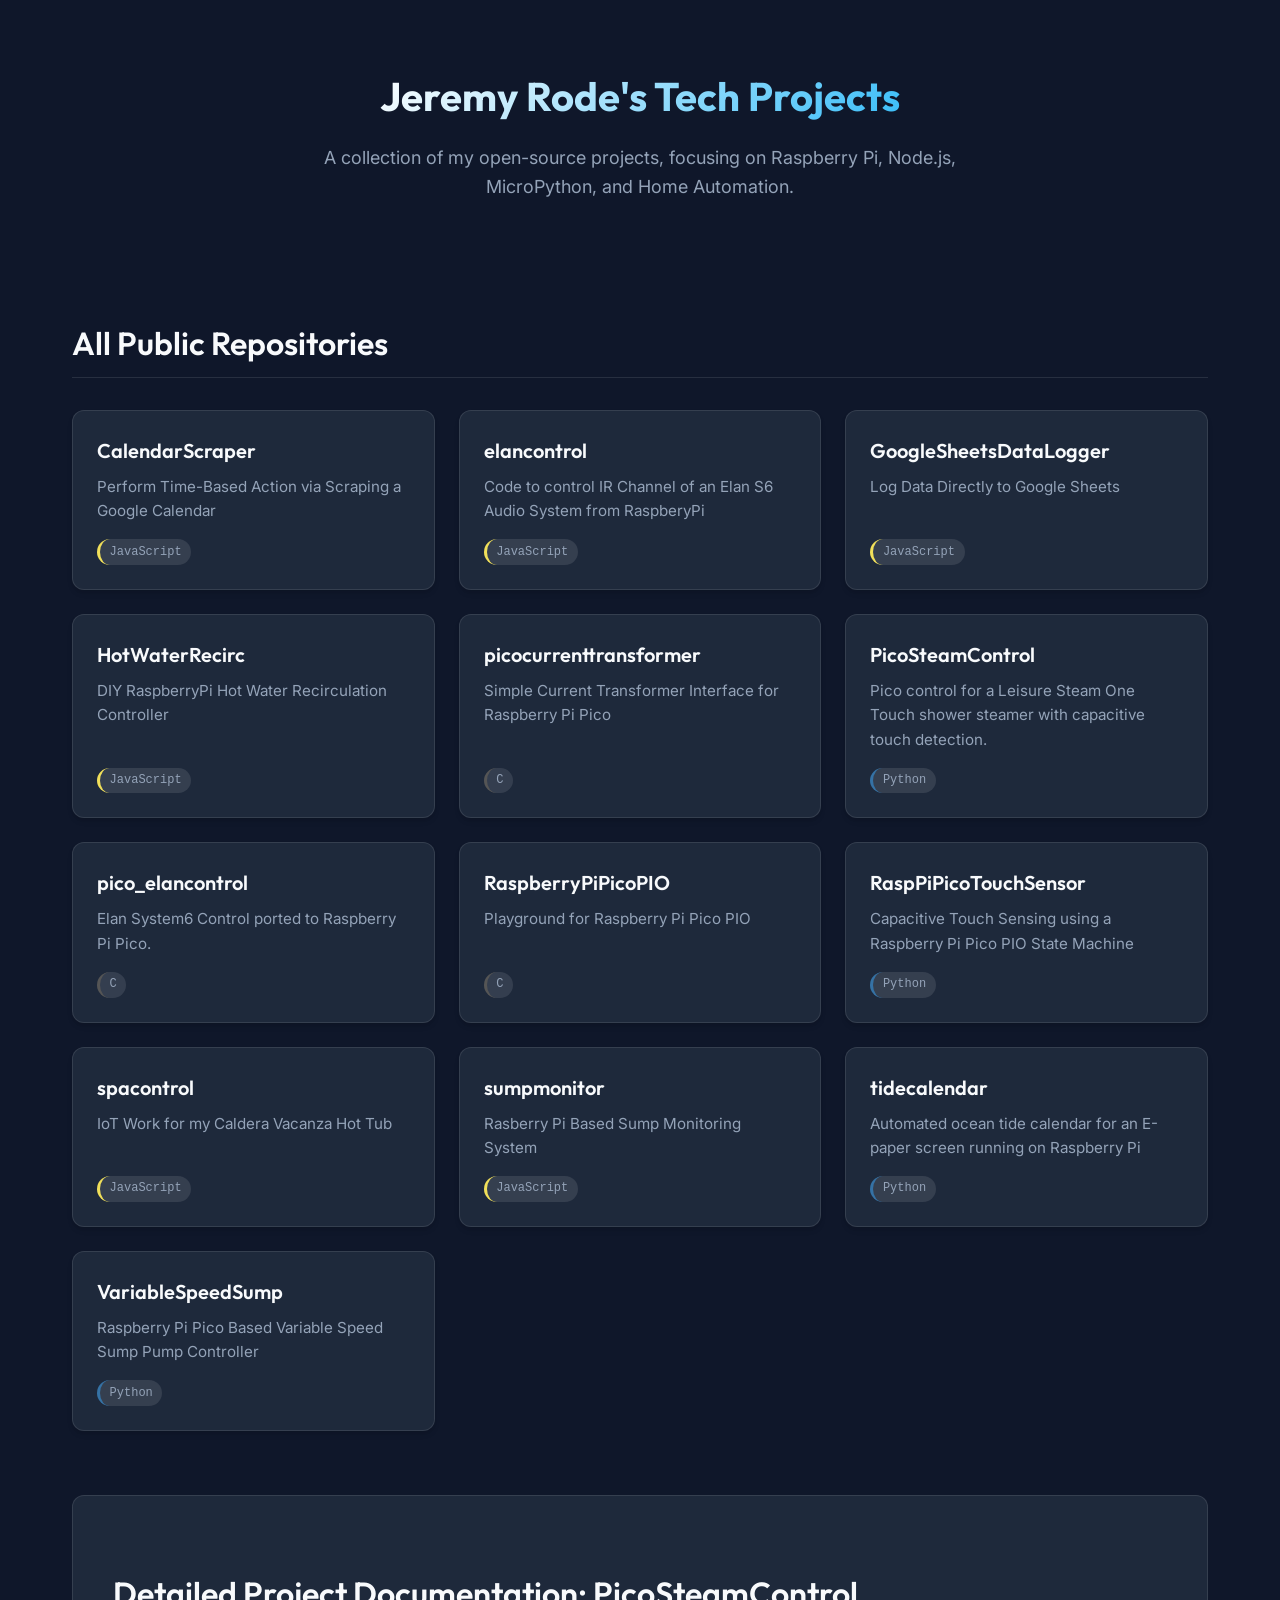
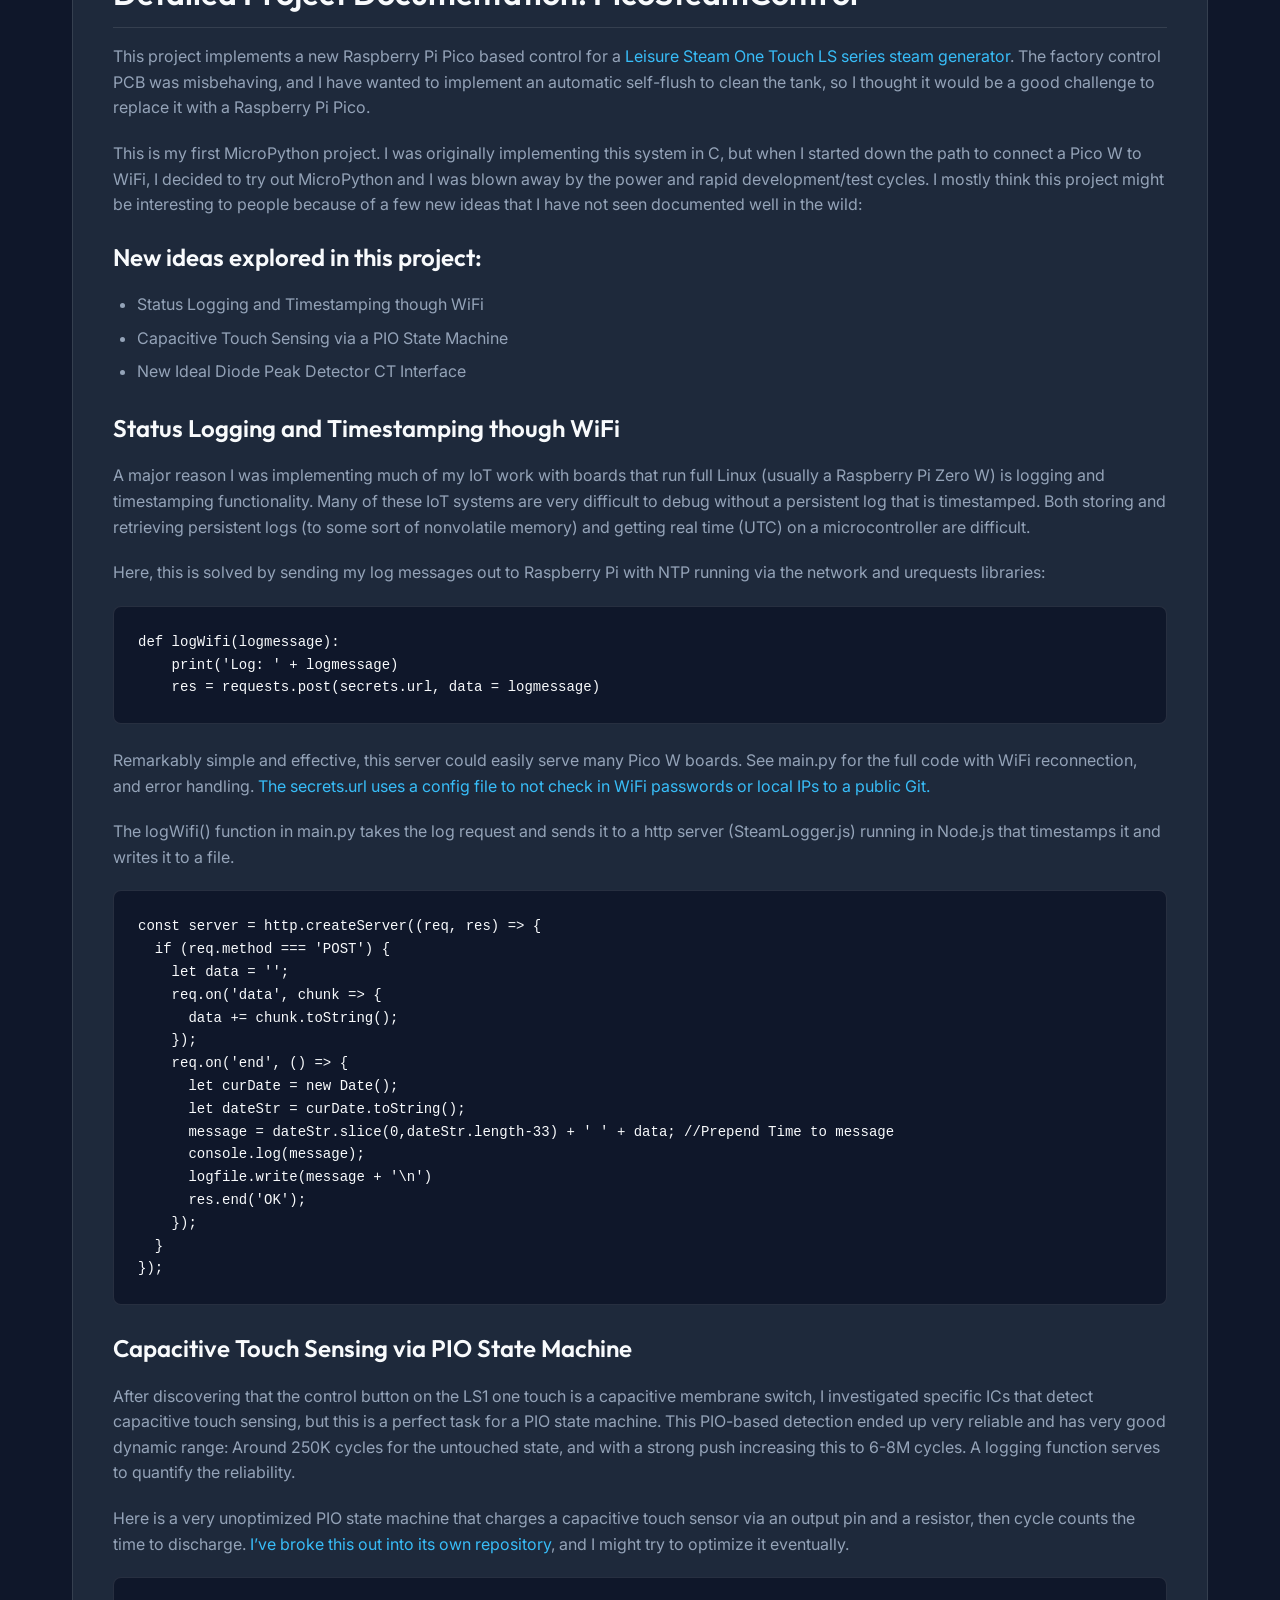
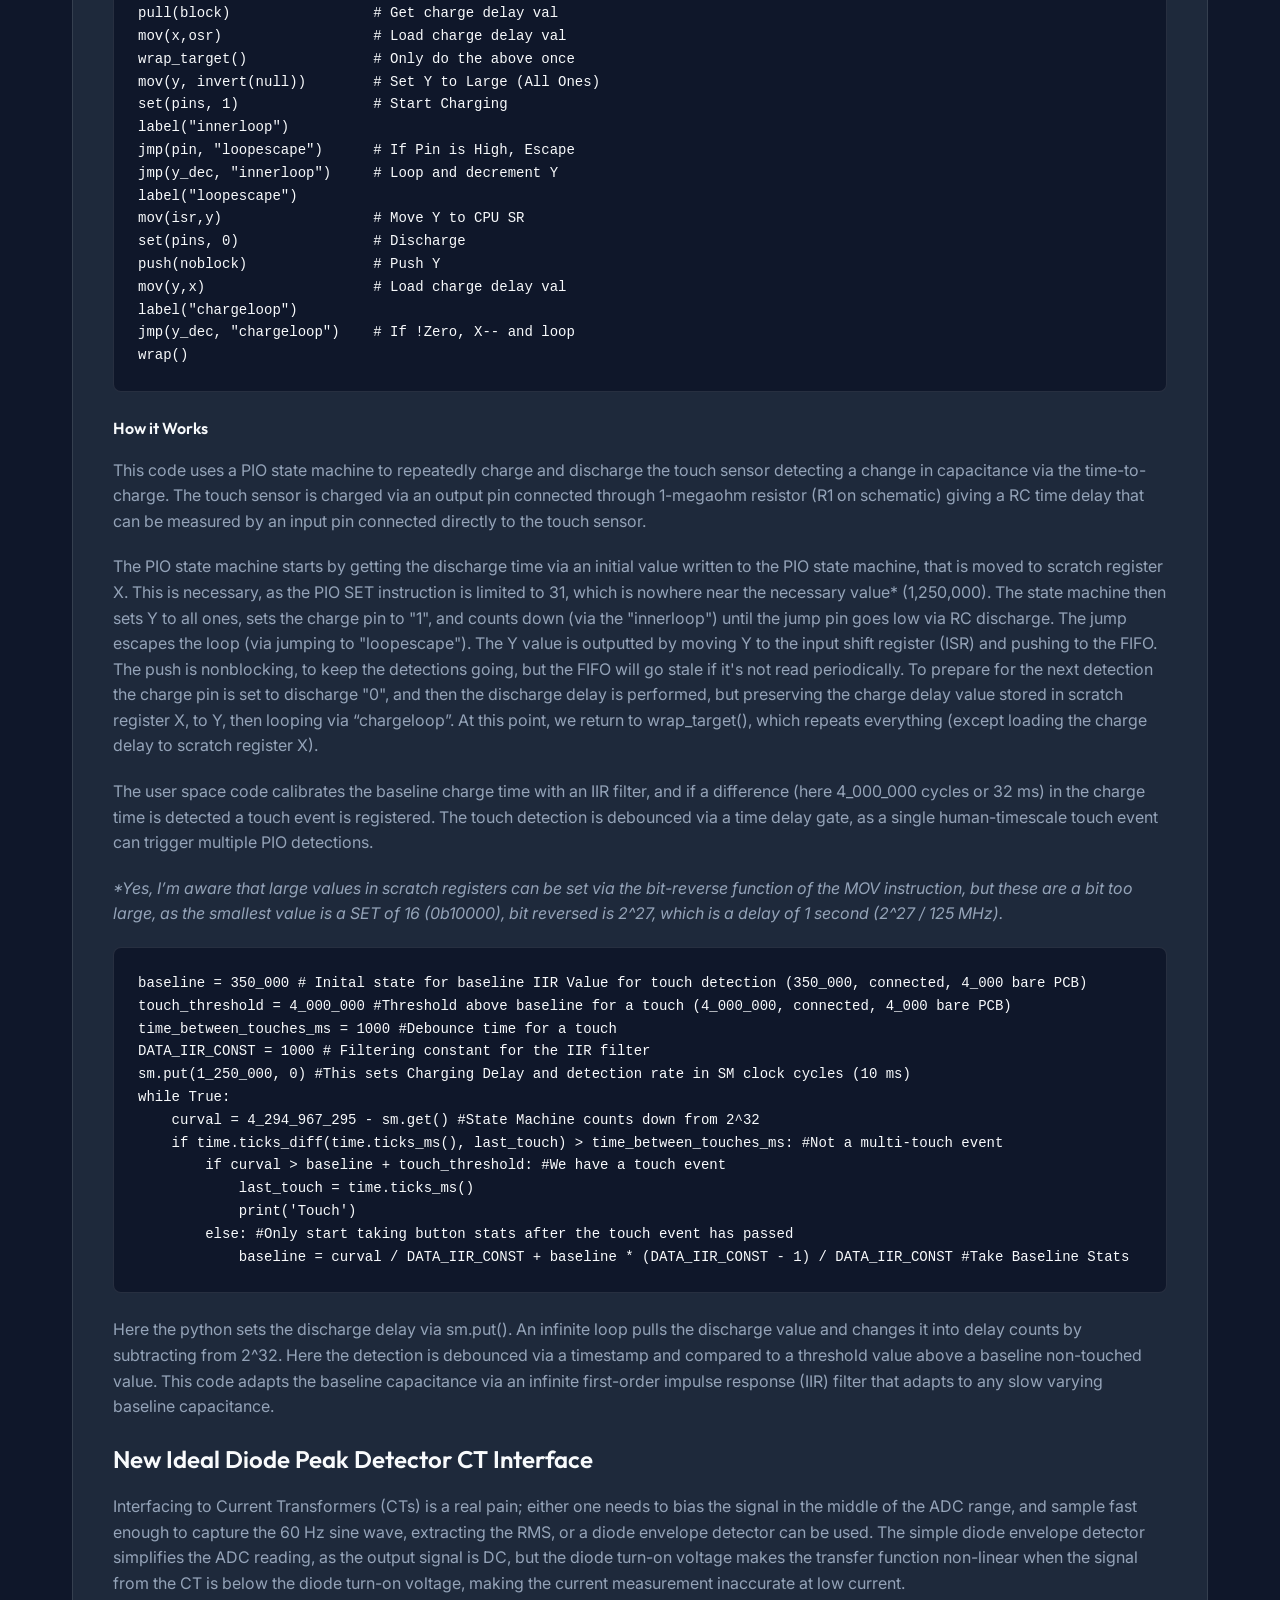
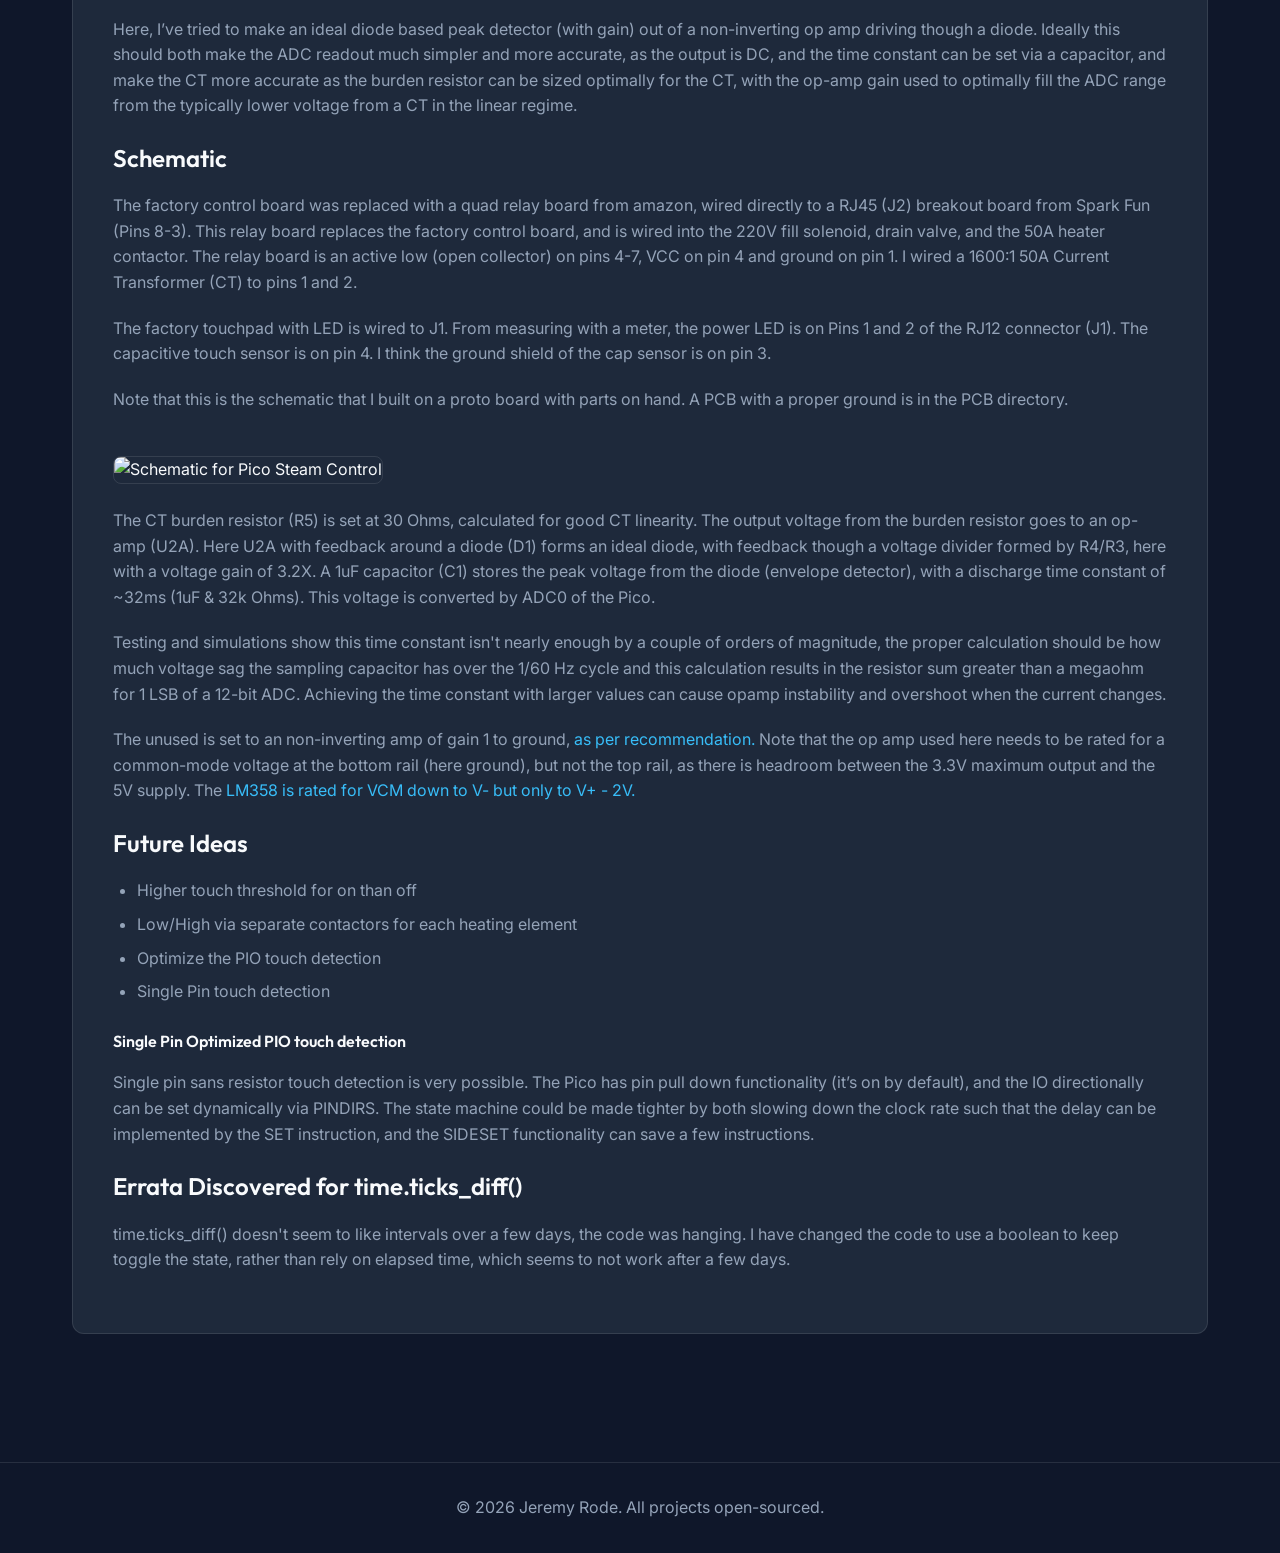
==== commit 55ba224f: "add tidecaledar" ====
--- a/index.html
+++ b/index.html
@@ -1,18 +1,23 @@
 <!DOCTYPE html>
 <html lang="en">
+
 <head>
     <meta charset="UTF-8">
     <meta name="viewport" content="width=device-width, initial-scale=1.0">
     <title>Jeremy Rode's Tech Projects: Raspberry Pi, Node.js, and Home Automation</title>
-    <meta name="description" content="Explore a collection of open-source projects by Jeremy Rode, including home automation with a Raspberry Pi Pico, a Google Sheets data logger, a Google Calendar scraper, and custom hot tub and audio system controls.">
+    <meta name="description"
+        content="Explore a collection of open-source projects by Jeremy Rode, including home automation with a Raspberry Pi Pico, an e-paper ocean tide calendar, a Google Sheets data logger, a Google Calendar scraper, and custom hot tub and audio system controls.">
+    <link rel="canonical" href="https://www.therodes.com/" />
     <!-- Modern Styling -->
     <link rel="stylesheet" href="styles.css">
 </head>
+
 <body>
 
     <header>
         <h1>Jeremy Rode's Tech Projects</h1>
-        <p>A collection of my open-source projects, focusing on Raspberry Pi, Node.js, MicroPython, and Home Automation.</p>
+        <p>A collection of my open-source projects, focusing on Raspberry Pi, Node.js, MicroPython, and Home Automation.
+        </p>
     </header>
 
     <main>
@@ -20,9 +25,10 @@
         <section>
             <h2>All Public Repositories</h2>
             <div class="repo-grid">
-                
-                <article class="repo-card">
-                    <h3><a href="https://github.com/jeremyrode/CalendarScraper" target="_blank" rel="noopener noreferrer">CalendarScraper</a></h3>
+
+                <article class="repo-card">
+                    <h3><a href="https://github.com/jeremyrode/CalendarScraper" target="_blank"
+                            rel="noopener noreferrer">CalendarScraper</a></h3>
                     <p>Perform Time-Based Action via Scraping a Google Calendar</p>
                     <div class="repo-meta">
                         <span class="lang-badge lang-javascript">JavaScript</span>
@@ -30,7 +36,8 @@
                 </article>
 
                 <article class="repo-card">
-                    <h3><a href="https://github.com/jeremyrode/elancontrol" target="_blank" rel="noopener noreferrer">elancontrol</a></h3>
+                    <h3><a href="https://github.com/jeremyrode/elancontrol" target="_blank"
+                            rel="noopener noreferrer">elancontrol</a></h3>
                     <p>Code to control IR Channel of an Elan S6 Audio System from RaspberyPi</p>
                     <div class="repo-meta">
                         <span class="lang-badge lang-javascript">JavaScript</span>
@@ -38,7 +45,8 @@
                 </article>
 
                 <article class="repo-card">
-                    <h3><a href="https://github.com/jeremyrode/GoogleSheetsDataLogger" target="_blank" rel="noopener noreferrer">GoogleSheetsDataLogger</a></h3>
+                    <h3><a href="https://github.com/jeremyrode/GoogleSheetsDataLogger" target="_blank"
+                            rel="noopener noreferrer">GoogleSheetsDataLogger</a></h3>
                     <p>Log Data Directly to Google Sheets</p>
                     <div class="repo-meta">
                         <span class="lang-badge lang-javascript">JavaScript</span>
@@ -46,7 +54,8 @@
                 </article>
 
                 <article class="repo-card">
-                    <h3><a href="https://github.com/jeremyrode/HotWaterRecirc" target="_blank" rel="noopener noreferrer">HotWaterRecirc</a></h3>
+                    <h3><a href="https://github.com/jeremyrode/HotWaterRecirc" target="_blank"
+                            rel="noopener noreferrer">HotWaterRecirc</a></h3>
                     <p>DIY RaspberryPi Hot Water Recirculation Controller</p>
                     <div class="repo-meta">
                         <span class="lang-badge lang-javascript">JavaScript</span>
@@ -54,7 +63,8 @@
                 </article>
 
                 <article class="repo-card">
-                    <h3><a href="https://github.com/jeremyrode/picocurrenttransformer" target="_blank" rel="noopener noreferrer">picocurrenttransformer</a></h3>
+                    <h3><a href="https://github.com/jeremyrode/picocurrenttransformer" target="_blank"
+                            rel="noopener noreferrer">picocurrenttransformer</a></h3>
                     <p>Simple Current Transformer Interface for Raspberry Pi Pico</p>
                     <div class="repo-meta">
                         <span class="lang-badge lang-c">C</span>
@@ -62,7 +72,8 @@
                 </article>
 
                 <article class="repo-card">
-                    <h3><a href="https://github.com/jeremyrode/PicoSteamControl" target="_blank" rel="noopener noreferrer">PicoSteamControl</a></h3>
+                    <h3><a href="https://github.com/jeremyrode/PicoSteamControl" target="_blank"
+                            rel="noopener noreferrer">PicoSteamControl</a></h3>
                     <p>Pico control for a Leisure Steam One Touch shower steamer with capacitive touch detection.</p>
                     <div class="repo-meta">
                         <span class="lang-badge lang-python">Python</span>
@@ -70,7 +81,8 @@
                 </article>
 
                 <article class="repo-card">
-                    <h3><a href="https://github.com/jeremyrode/pico_elancontrol" target="_blank" rel="noopener noreferrer">pico_elancontrol</a></h3>
+                    <h3><a href="https://github.com/jeremyrode/pico_elancontrol" target="_blank"
+                            rel="noopener noreferrer">pico_elancontrol</a></h3>
                     <p>Elan System6 Control ported to Raspberry Pi Pico.</p>
                     <div class="repo-meta">
                         <span class="lang-badge lang-c">C</span>
@@ -78,7 +90,8 @@
                 </article>
 
                 <article class="repo-card">
-                    <h3><a href="https://github.com/jeremyrode/RaspberryPiPicoPIO" target="_blank" rel="noopener noreferrer">RaspberryPiPicoPIO</a></h3>
+                    <h3><a href="https://github.com/jeremyrode/RaspberryPiPicoPIO" target="_blank"
+                            rel="noopener noreferrer">RaspberryPiPicoPIO</a></h3>
                     <p>Playground for Raspberry Pi Pico PIO</p>
                     <div class="repo-meta">
                         <span class="lang-badge lang-c">C</span>
@@ -86,7 +99,8 @@
                 </article>
 
                 <article class="repo-card">
-                    <h3><a href="https://github.com/jeremyrode/RaspPiPicoTouchSensor" target="_blank" rel="noopener noreferrer">RaspPiPicoTouchSensor</a></h3>
+                    <h3><a href="https://github.com/jeremyrode/RaspPiPicoTouchSensor" target="_blank"
+                            rel="noopener noreferrer">RaspPiPicoTouchSensor</a></h3>
                     <p>Capacitive Touch Sensing using a Raspberry Pi Pico PIO State Machine</p>
                     <div class="repo-meta">
                         <span class="lang-badge lang-python">Python</span>
@@ -94,7 +108,8 @@
                 </article>
 
                 <article class="repo-card">
-                    <h3><a href="https://github.com/jeremyrode/spacontrol" target="_blank" rel="noopener noreferrer">spacontrol</a></h3>
+                    <h3><a href="https://github.com/jeremyrode/spacontrol" target="_blank"
+                            rel="noopener noreferrer">spacontrol</a></h3>
                     <p>IoT Work for my Caldera Vacanza Hot Tub</p>
                     <div class="repo-meta">
                         <span class="lang-badge lang-javascript">JavaScript</span>
@@ -102,7 +117,8 @@
                 </article>
 
                 <article class="repo-card">
-                    <h3><a href="https://github.com/jeremyrode/sumpmonitor" target="_blank" rel="noopener noreferrer">sumpmonitor</a></h3>
+                    <h3><a href="https://github.com/jeremyrode/sumpmonitor" target="_blank"
+                            rel="noopener noreferrer">sumpmonitor</a></h3>
                     <p>Rasberry Pi Based Sump Monitoring System</p>
                     <div class="repo-meta">
                         <span class="lang-badge lang-javascript">JavaScript</span>
@@ -110,7 +126,17 @@
                 </article>
 
                 <article class="repo-card">
-                    <h3><a href="https://github.com/jeremyrode/VariableSpeedSump" target="_blank" rel="noopener noreferrer">VariableSpeedSump</a></h3>
+                    <h3><a href="https://github.com/jeremyrode/tidecalendar" target="_blank"
+                            rel="noopener noreferrer">tidecalendar</a></h3>
+                    <p>Automated ocean tide calendar for an E-paper screen running on Raspberry Pi</p>
+                    <div class="repo-meta">
+                        <span class="lang-badge lang-python">Python</span>
+                    </div>
+                </article>
+
+                <article class="repo-card">
+                    <h3><a href="https://github.com/jeremyrode/VariableSpeedSump" target="_blank"
+                            rel="noopener noreferrer">VariableSpeedSump</a></h3>
                     <p>Raspberry Pi Pico Based Variable Speed Sump Pump Controller</p>
                     <div class="repo-meta">
                         <span class="lang-badge lang-python">Python</span>
@@ -123,25 +149,42 @@
         <!-- Detailed Documentation for Highlighted Projects -->
         <section class="documentation-section" id="picosteamcontrol-docs">
             <h2>Detailed Project Documentation: PicoSteamControl</h2>
-            <p>This project implements a new Raspberry Pi Pico based control for a <a href="https://leisure-steam.com/product-category/steam-generators/1-touch-steam-unit/" target="_blank" rel="noopener noreferrer">Leisure Steam One Touch LS series steam generator</a>. The factory control PCB was misbehaving, and I have wanted to implement an automatic self-flush to clean the tank, so I thought it would be a good challenge to replace it with a Raspberry Pi Pico.</p>
-            <p>This is my first MicroPython project. I was originally implementing this system in C, but when I started down the path to connect a Pico W to WiFi, I decided to try out MicroPython and I was blown away by the power and rapid development/test cycles. I mostly think this project might be interesting to people because of a few new ideas that I have not seen documented well in the wild:</p>
-            
+            <p>This project implements a new Raspberry Pi Pico based control for a <a
+                    href="https://leisure-steam.com/product-category/steam-generators/1-touch-steam-unit/"
+                    target="_blank" rel="noopener noreferrer">Leisure Steam One Touch LS series steam generator</a>. The
+                factory control PCB was misbehaving, and I have wanted to implement an automatic self-flush to clean the
+                tank, so I thought it would be a good challenge to replace it with a Raspberry Pi Pico.</p>
+            <p>This is my first MicroPython project. I was originally implementing this system in C, but when I started
+                down the path to connect a Pico W to WiFi, I decided to try out MicroPython and I was blown away by the
+                power and rapid development/test cycles. I mostly think this project might be interesting to people
+                because of a few new ideas that I have not seen documented well in the wild:</p>
+
             <h3>New ideas explored in this project:</h3>
             <ul>
                 <li>Status Logging and Timestamping though WiFi</li>
                 <li>Capacitive Touch Sensing via a PIO State Machine</li>
                 <li>New Ideal Diode Peak Detector CT Interface</li>
             </ul>
-            
+
             <h3>Status Logging and Timestamping though WiFi</h3>
-            <p>A major reason I was implementing much of my IoT work with boards that run full Linux (usually a Raspberry Pi Zero W) is logging and timestamping functionality. Many of these IoT systems are very difficult to debug without a persistent log that is timestamped. Both storing and retrieving persistent logs (to some sort of nonvolatile memory) and getting real time (UTC) on a microcontroller are difficult.</p>
-            <p>Here, this is solved by sending my log messages out to Raspberry Pi with NTP running via the network and urequests libraries:</p>
+            <p>A major reason I was implementing much of my IoT work with boards that run full Linux (usually a
+                Raspberry Pi Zero W) is logging and timestamping functionality. Many of these IoT systems are very
+                difficult to debug without a persistent log that is timestamped. Both storing and retrieving persistent
+                logs (to some sort of nonvolatile memory) and getting real time (UTC) on a microcontroller are
+                difficult.</p>
+            <p>Here, this is solved by sending my log messages out to Raspberry Pi with NTP running via the network and
+                urequests libraries:</p>
             <pre><code class="language-python">def logWifi(logmessage):
     print('Log: ' + logmessage)
     res = requests.post(secrets.url, data = logmessage)
 </code></pre>
-            <p>Remarkably simple and effective, this server could easily serve many Pico W boards. See main.py for the full code with WiFi reconnection, and error handling. <a href="https://www.coderdojotc.org/micropython/wireless/02-connecting-to-wifi/" target="_blank" rel="noopener noreferrer">The secrets.url uses a config file to not check in WiFi passwords or local IPs to a public Git.</a></p>
-            <p>The logWifi() function in main.py takes the log request and sends it to a http server (SteamLogger.js) running in Node.js that timestamps it and writes it to a file.</p>
+            <p>Remarkably simple and effective, this server could easily serve many Pico W boards. See main.py for the
+                full code with WiFi reconnection, and error handling. <a
+                    href="https://www.coderdojotc.org/micropython/wireless/02-connecting-to-wifi/" target="_blank"
+                    rel="noopener noreferrer">The secrets.url uses a config file to not check in WiFi passwords or local
+                    IPs to a public Git.</a></p>
+            <p>The logWifi() function in main.py takes the log request and sends it to a http server (SteamLogger.js)
+                running in Node.js that timestamps it and writes it to a file.</p>
             <pre><code class="language-javascript">const server = http.createServer((req, res) => {
   if (req.method === 'POST') {
     let data = '';
@@ -160,8 +203,16 @@
 });
 </code></pre>
             <h3>Capacitive Touch Sensing via PIO State Machine</h3>
-            <p>After discovering that the control button on the LS1 one touch is a capacitive membrane switch, I investigated specific ICs that detect capacitive touch sensing, but this is a perfect task for a PIO state machine. This PIO-based detection ended up very reliable and has very good dynamic range: Around 250K cycles for the untouched state, and with a strong push increasing this to 6-8M cycles. A logging function serves to quantify the reliability.</p>
-            <p>Here is a very unoptimized PIO state machine that charges a capacitive touch sensor via an output pin and a resistor, then cycle counts the time to discharge. <a href="https://github.com/jeremyrode/RaspPiPicoTouchSensor" target="_blank" rel="noopener noreferrer">I’ve broke this out into its own repository</a>, and I might try to optimize it eventually.</p>
+            <p>After discovering that the control button on the LS1 one touch is a capacitive membrane switch, I
+                investigated specific ICs that detect capacitive touch sensing, but this is a perfect task for a PIO
+                state machine. This PIO-based detection ended up very reliable and has very good dynamic range: Around
+                250K cycles for the untouched state, and with a strong push increasing this to 6-8M cycles. A logging
+                function serves to quantify the reliability.</p>
+            <p>Here is a very unoptimized PIO state machine that charges a capacitive touch sensor via an output pin and
+                a resistor, then cycle counts the time to discharge. <a
+                    href="https://github.com/jeremyrode/RaspPiPicoTouchSensor" target="_blank"
+                    rel="noopener noreferrer">I’ve broke this out into its own repository</a>, and I might try to
+                optimize it eventually.</p>
             <pre><code>pull(block)                 # Get charge delay val    
 mov(x,osr)                  # Load charge delay val   
 wrap_target()               # Only do the above once  
@@ -180,10 +231,28 @@
 wrap()                                              
 </code></pre>
             <h4>How it Works</h4>
-            <p>This code uses a PIO state machine to repeatedly charge and discharge the touch sensor detecting a change in capacitance via the time-to-charge. The touch sensor is charged via an output pin connected through 1-megaohm resistor (R1 on schematic) giving a RC time delay that can be measured by an input pin connected directly to the touch sensor.</p>
-            <p>The PIO state machine starts by getting the discharge time via an initial value written to the PIO state machine, that is moved to scratch register X. This is necessary, as the PIO SET instruction is limited to 31, which is nowhere near the necessary value* (1,250,000). The state machine then sets Y to all ones, sets the charge pin to "1", and counts down (via the "innerloop") until the jump pin goes low via RC discharge. The jump escapes the loop (via jumping to "loopescape"). The Y value is outputted by moving Y to the input shift register (ISR) and pushing to the FIFO. The push is nonblocking, to keep the detections going, but the FIFO will go stale if it's not read periodically. To prepare for the next detection the charge pin is set to discharge "0", and then the discharge delay is performed, but preserving the charge delay value stored in scratch register X, to Y, then looping via “chargeloop”. At this point, we return to wrap_target(), which repeats everything (except loading the charge delay to scratch register X).</p>
-            <p>The user space code calibrates the baseline charge time with an IIR filter, and if a difference (here 4_000_000 cycles or 32 ms) in the charge time is detected a touch event is registered. The touch detection is debounced via a time delay gate, as a single human-timescale touch event can trigger multiple PIO detections.</p>
-            <p><em>*Yes, I’m aware that large values in scratch registers can be set via the bit-reverse function of the MOV instruction, but these are a bit too large, as the smallest value is a SET of 16 (0b10000), bit reversed is 2^27, which is a delay of 1 second (2^27 / 125 MHz).</em></p>
+            <p>This code uses a PIO state machine to repeatedly charge and discharge the touch sensor detecting a change
+                in capacitance via the time-to-charge. The touch sensor is charged via an output pin connected through
+                1-megaohm resistor (R1 on schematic) giving a RC time delay that can be measured by an input pin
+                connected directly to the touch sensor.</p>
+            <p>The PIO state machine starts by getting the discharge time via an initial value written to the PIO state
+                machine, that is moved to scratch register X. This is necessary, as the PIO SET instruction is limited
+                to 31, which is nowhere near the necessary value* (1,250,000). The state machine then sets Y to all
+                ones, sets the charge pin to "1", and counts down (via the "innerloop") until the jump pin goes low via
+                RC discharge. The jump escapes the loop (via jumping to "loopescape"). The Y value is outputted by
+                moving Y to the input shift register (ISR) and pushing to the FIFO. The push is nonblocking, to keep the
+                detections going, but the FIFO will go stale if it's not read periodically. To prepare for the next
+                detection the charge pin is set to discharge "0", and then the discharge delay is performed, but
+                preserving the charge delay value stored in scratch register X, to Y, then looping via “chargeloop”. At
+                this point, we return to wrap_target(), which repeats everything (except loading the charge delay to
+                scratch register X).</p>
+            <p>The user space code calibrates the baseline charge time with an IIR filter, and if a difference (here
+                4_000_000 cycles or 32 ms) in the charge time is detected a touch event is registered. The touch
+                detection is debounced via a time delay gate, as a single human-timescale touch event can trigger
+                multiple PIO detections.</p>
+            <p><em>*Yes, I’m aware that large values in scratch registers can be set via the bit-reverse function of the
+                    MOV instruction, but these are a bit too large, as the smallest value is a SET of 16 (0b10000), bit
+                    reversed is 2^27, which is a delay of 1 second (2^27 / 125 MHz).</em></p>
             <pre><code class="language-python">baseline = 350_000 # Inital state for baseline IIR Value for touch detection (350_000, connected, 4_000 bare PCB)
 touch_threshold = 4_000_000 #Threshold above baseline for a touch (4_000_000, connected, 4_000 bare PCB)
 time_between_touches_ms = 1000 #Debounce time for a touch
@@ -198,21 +267,54 @@
         else: #Only start taking button stats after the touch event has passed
             baseline = curval / DATA_IIR_CONST + baseline * (DATA_IIR_CONST - 1) / DATA_IIR_CONST #Take Baseline Stats
 </code></pre>
-            <p>Here the python sets the discharge delay via sm.put(). An infinite loop pulls the discharge value and changes it into delay counts by subtracting from 2^32. Here the detection is debounced via a timestamp and compared to a threshold value above a baseline non-touched value. This code adapts the baseline capacitance via an infinite first-order impulse response (IIR) filter that adapts to any slow varying baseline capacitance.</p>
-            
+            <p>Here the python sets the discharge delay via sm.put(). An infinite loop pulls the discharge value and
+                changes it into delay counts by subtracting from 2^32. Here the detection is debounced via a timestamp
+                and compared to a threshold value above a baseline non-touched value. This code adapts the baseline
+                capacitance via an infinite first-order impulse response (IIR) filter that adapts to any slow varying
+                baseline capacitance.</p>
+
             <h3>New Ideal Diode Peak Detector CT Interface</h3>
-            <p>Interfacing to Current Transformers (CTs) is a real pain; either one needs to bias the signal in the middle of the ADC range, and sample fast enough to capture the 60 Hz sine wave, extracting the RMS, or a diode envelope detector can be used. The simple diode envelope detector simplifies the ADC reading, as the output signal is DC, but the diode turn-on voltage makes the transfer function non-linear when the signal from the CT is below the diode turn-on voltage, making the current measurement inaccurate at low current.</p>
-            <p>Here, I’ve tried to make an ideal diode based peak detector (with gain) out of a non-inverting op amp driving though a diode. Ideally this should both make the ADC readout much simpler and more accurate, as the output is DC, and the time constant can be set via a capacitor, and make the CT more accurate as the burden resistor can be sized optimally for the CT, with the op-amp gain used to optimally fill the ADC range from the typically lower voltage from a CT in the linear regime.</p>
-            
+            <p>Interfacing to Current Transformers (CTs) is a real pain; either one needs to bias the signal in the
+                middle of the ADC range, and sample fast enough to capture the 60 Hz sine wave, extracting the RMS, or a
+                diode envelope detector can be used. The simple diode envelope detector simplifies the ADC reading, as
+                the output signal is DC, but the diode turn-on voltage makes the transfer function non-linear when the
+                signal from the CT is below the diode turn-on voltage, making the current measurement inaccurate at low
+                current.</p>
+            <p>Here, I’ve tried to make an ideal diode based peak detector (with gain) out of a non-inverting op amp
+                driving though a diode. Ideally this should both make the ADC readout much simpler and more accurate, as
+                the output is DC, and the time constant can be set via a capacitor, and make the CT more accurate as the
+                burden resistor can be sized optimally for the CT, with the op-amp gain used to optimally fill the ADC
+                range from the typically lower voltage from a CT in the linear regime.</p>
+
             <h3>Schematic</h3>
-            <p>The factory control board was replaced with a quad relay board from amazon, wired directly to a RJ45 (J2) breakout board from Spark Fun (Pins 8-3). This relay board replaces the factory control board, and is wired into the 220V fill solenoid, drain valve, and the 50A heater contactor. The relay board is an active low (open collector) on pins 4-7, VCC on pin 4 and ground on pin 1. I wired a 1600:1 50A Current Transformer (CT) to pins 1 and 2.</p>
-            <p>The factory touchpad with LED is wired to J1. From measuring with a meter, the power LED is on Pins 1 and 2 of the RJ12 connector (J1). The capacitive touch sensor is on pin 4. I think the ground shield of the cap sensor is on pin 3.</p>
-            <p>Note that this is the schematic that I built on a proto board with parts on hand. A PCB with a proper ground is in the PCB directory.</p>
+            <p>The factory control board was replaced with a quad relay board from amazon, wired directly to a RJ45 (J2)
+                breakout board from Spark Fun (Pins 8-3). This relay board replaces the factory control board, and is
+                wired into the 220V fill solenoid, drain valve, and the 50A heater contactor. The relay board is an
+                active low (open collector) on pins 4-7, VCC on pin 4 and ground on pin 1. I wired a 1600:1 50A Current
+                Transformer (CT) to pins 1 and 2.</p>
+            <p>The factory touchpad with LED is wired to J1. From measuring with a meter, the power LED is on Pins 1 and
+                2 of the RJ12 connector (J1). The capacitive touch sensor is on pin 4. I think the ground shield of the
+                cap sensor is on pin 3.</p>
+            <p>Note that this is the schematic that I built on a proto board with parts on hand. A PCB with a proper
+                ground is in the PCB directory.</p>
             <img src="./PCB/protoschematic.png" alt="Schematic for Pico Steam Control" />
-            <p>The CT burden resistor (R5) is set at 30 Ohms, calculated for good CT linearity. The output voltage from the burden resistor goes to an op-amp (U2A). Here U2A with feedback around a diode (D1) forms an ideal diode, with feedback though a voltage divider formed by R4/R3, here with a voltage gain of 3.2X. A 1uF capacitor (C1) stores the peak voltage from the diode (envelope detector), with a discharge time constant of ~32ms (1uF & 32k Ohms). This voltage is converted by ADC0 of the Pico.</p>
-            <p>Testing and simulations show this time constant isn't nearly enough by a couple of orders of magnitude, the proper calculation should be how much voltage sag the sampling capacitor has over the 1/60 Hz cycle and this calculation results in the resistor sum greater than a megaohm for 1 LSB of a 12-bit ADC. Achieving the time constant with larger values can cause opamp instability and overshoot when the current changes.</p>
-            <p>The unused is set to an non-inverting amp of gain 1 to ground, <a href="https://www.ti.com/lit/ab/sboa204a/sboa204a.pdf" target="_blank" rel="noopener noreferrer">as per recommendation.</a> Note that the op amp used here needs to be rated for a common-mode voltage at the bottom rail (here ground), but not the top rail, as there is headroom between the 3.3V maximum output and the 5V supply. The <a href="https://www.ti.com/product/LM358#tech-docs" target="_blank" rel="noopener noreferrer">LM358 is rated for VCM down to V- but only to V+ - 2V.</a></p>
-            
+            <p>The CT burden resistor (R5) is set at 30 Ohms, calculated for good CT linearity. The output voltage from
+                the burden resistor goes to an op-amp (U2A). Here U2A with feedback around a diode (D1) forms an ideal
+                diode, with feedback though a voltage divider formed by R4/R3, here with a voltage gain of 3.2X. A 1uF
+                capacitor (C1) stores the peak voltage from the diode (envelope detector), with a discharge time
+                constant of ~32ms (1uF & 32k Ohms). This voltage is converted by ADC0 of the Pico.</p>
+            <p>Testing and simulations show this time constant isn't nearly enough by a couple of orders of magnitude,
+                the proper calculation should be how much voltage sag the sampling capacitor has over the 1/60 Hz cycle
+                and this calculation results in the resistor sum greater than a megaohm for 1 LSB of a 12-bit ADC.
+                Achieving the time constant with larger values can cause opamp instability and overshoot when the
+                current changes.</p>
+            <p>The unused is set to an non-inverting amp of gain 1 to ground, <a
+                    href="https://www.ti.com/lit/ab/sboa204a/sboa204a.pdf" target="_blank" rel="noopener noreferrer">as
+                    per recommendation.</a> Note that the op amp used here needs to be rated for a common-mode voltage
+                at the bottom rail (here ground), but not the top rail, as there is headroom between the 3.3V maximum
+                output and the 5V supply. The <a href="https://www.ti.com/product/LM358#tech-docs" target="_blank"
+                    rel="noopener noreferrer">LM358 is rated for VCM down to V- but only to V+ - 2V.</a></p>
+
             <h3>Future Ideas</h3>
             <ul>
                 <li>Higher touch threshold for on than off</li>
@@ -220,12 +322,17 @@
                 <li>Optimize the PIO touch detection</li>
                 <li>Single Pin touch detection</li>
             </ul>
-            
+
             <h4>Single Pin Optimized PIO touch detection</h4>
-            <p>Single pin sans resistor touch detection is very possible. The Pico has pin pull down functionality (it’s on by default), and the IO directionally can be set dynamically via PINDIRS. The state machine could be made tighter by both slowing down the clock rate such that the delay can be implemented by the SET instruction, and the SIDESET functionality can save a few instructions.</p>
-            
+            <p>Single pin sans resistor touch detection is very possible. The Pico has pin pull down functionality (it’s
+                on by default), and the IO directionally can be set dynamically via PINDIRS. The state machine could be
+                made tighter by both slowing down the clock rate such that the delay can be implemented by the SET
+                instruction, and the SIDESET functionality can save a few instructions.</p>
+
             <h3>Errata Discovered for time.ticks_diff()</h3>
-            <p>time.ticks_diff() doesn't seem to like intervals over a few days, the code was hanging. I have changed the code to use a boolean to keep toggle the state, rather than rely on elapsed time, which seems to not work after a few days.</p>
+            <p>time.ticks_diff() doesn't seem to like intervals over a few days, the code was hanging. I have changed
+                the code to use a boolean to keep toggle the state, rather than rely on elapsed time, which seems to not
+                work after a few days.</p>
         </section>
 
     </main>
@@ -235,4 +342,5 @@
     </footer>
 
 </body>
+
 </html>
